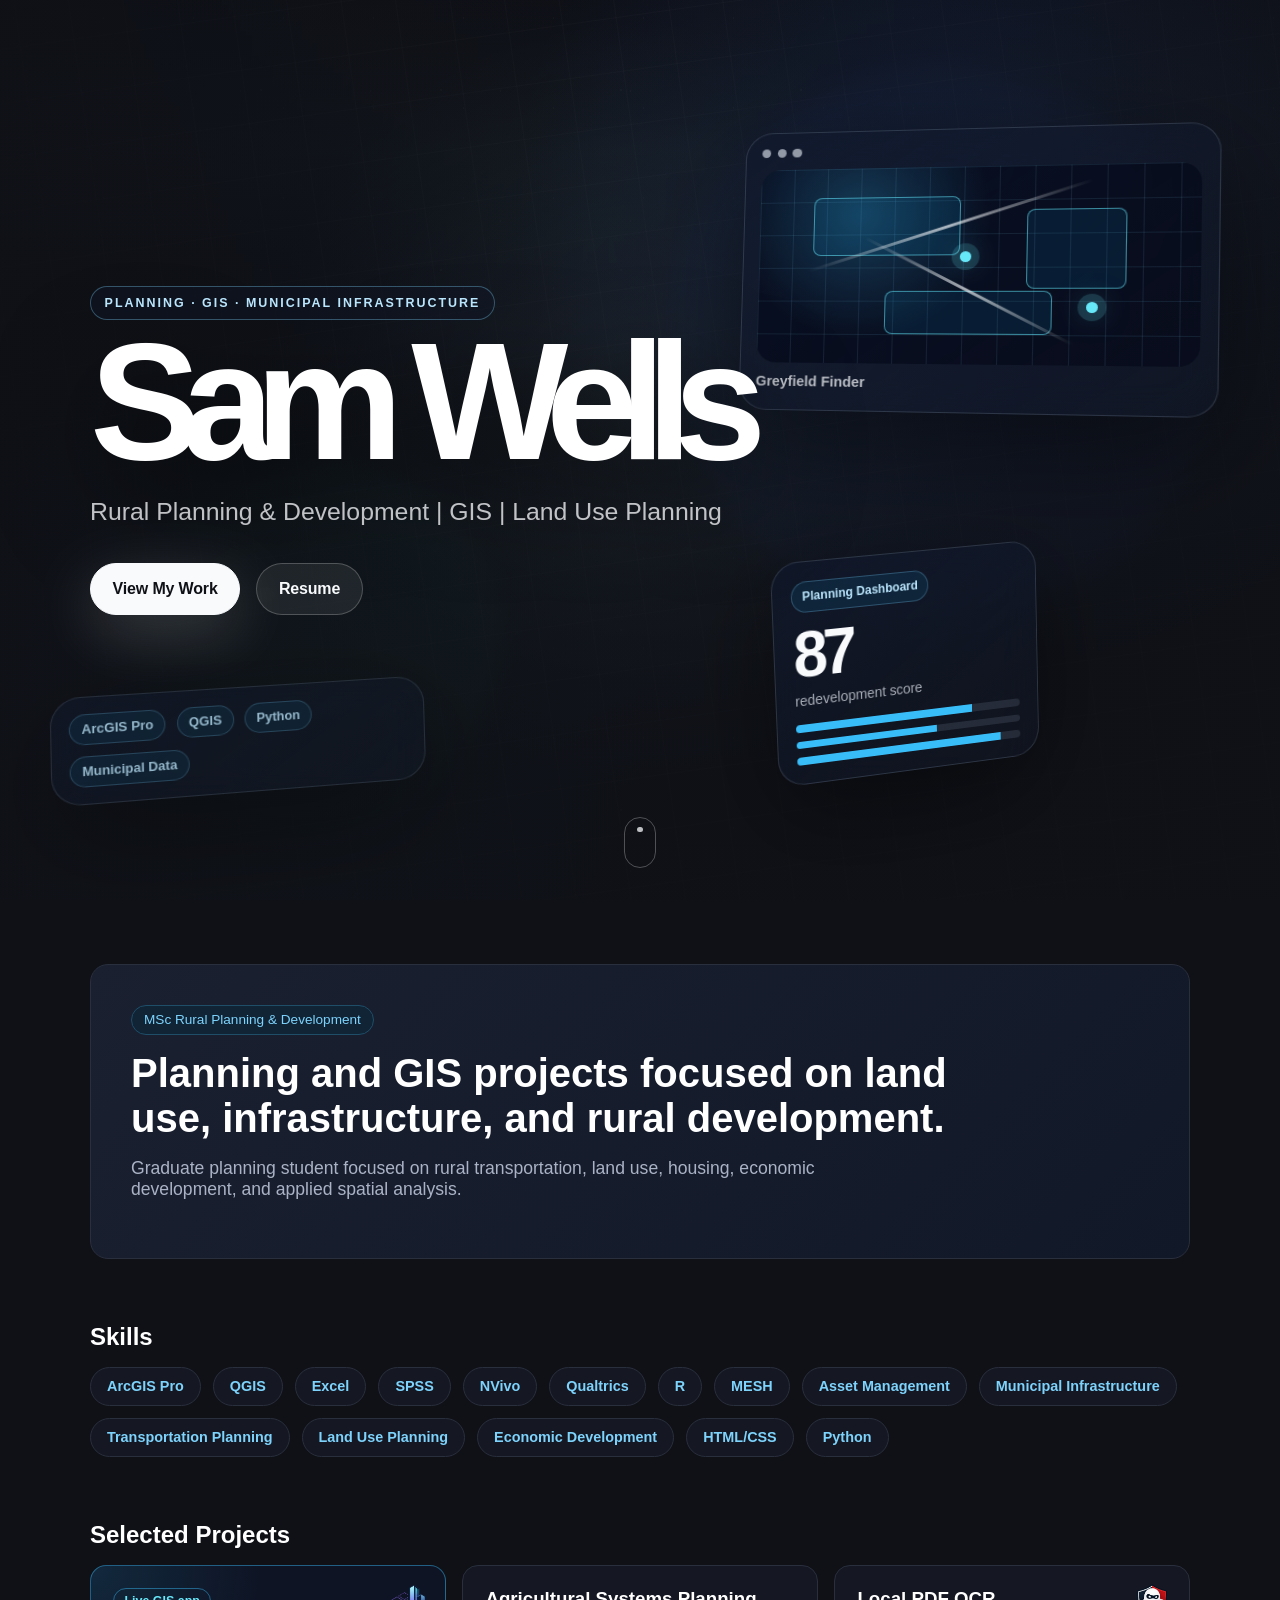
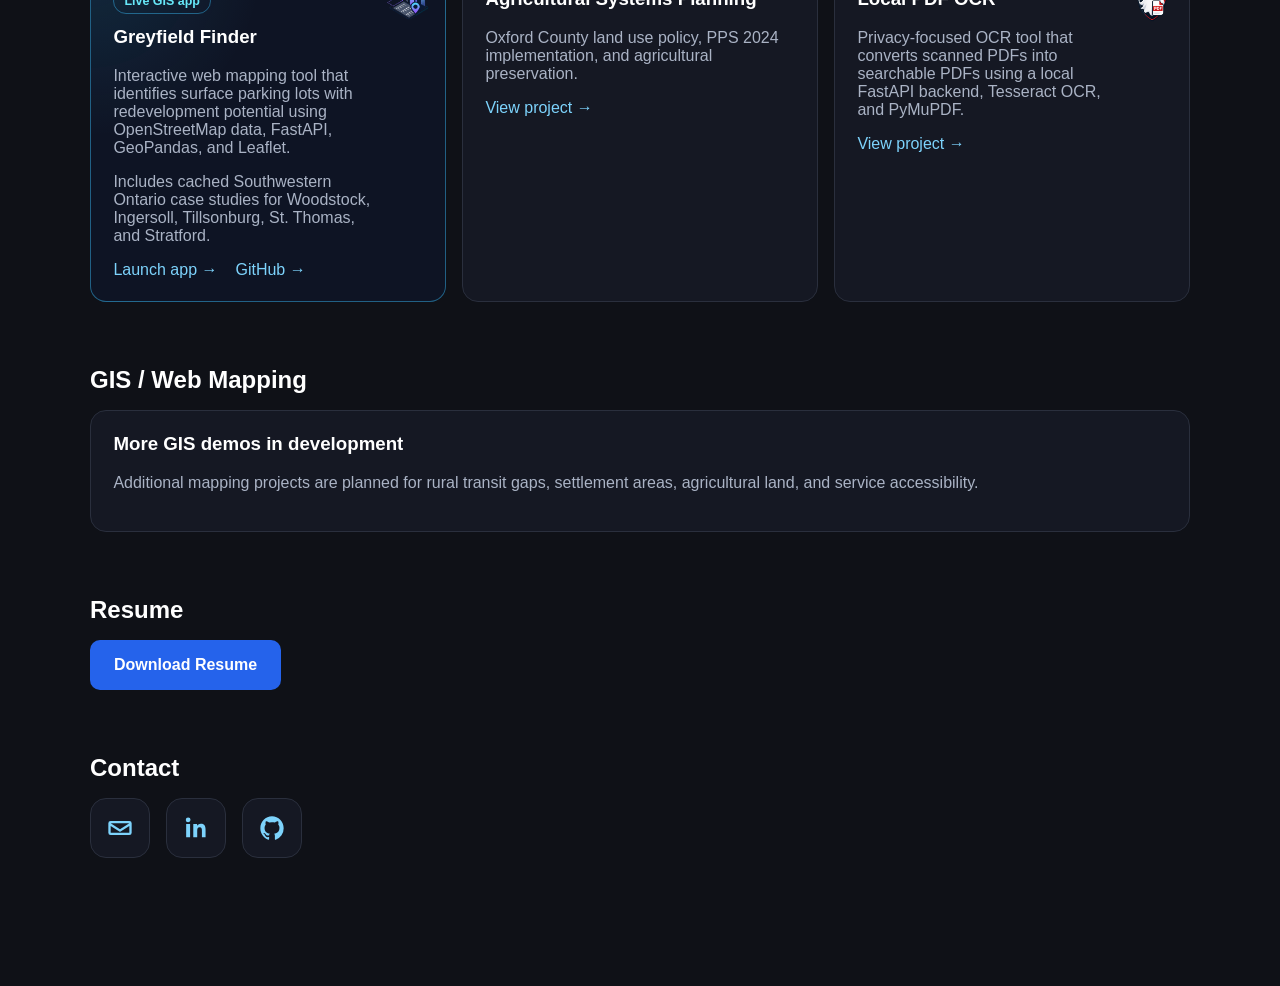
==== index.html @ 97b77295 "Add animated homepage hero" ====
<!DOCTYPE html>
<html lang="en">
<head>
  <link rel="icon" type="image/png" href="favicon.png">
  <meta charset="UTF-8" />
  <meta name="viewport" content="width=device-width, initial-scale=1.0" />

  <title>Sam Wells | Planning & GIS</title>
  <link rel="stylesheet" href="styles.css" />
</head>

<body>
  <button class="theme-toggle" id="theme-toggle">☀️</button>

  <section class="landing" id="top">
    <div class="landing-orb orb-one"></div>
    <div class="landing-orb orb-two"></div>
    <div class="landing-grid" aria-hidden="true"></div>
    <div class="landing-scanline" aria-hidden="true"></div>
    <div class="landing-noise" aria-hidden="true"></div>

    <div class="landing-visuals" aria-hidden="true">
      <div class="hero-panel panel-map">
        <div class="panel-topbar">
          <span></span>
          <span></span>
          <span></span>
        </div>
        <div class="mini-map">
          <span class="parcel parcel-a"></span>
          <span class="parcel parcel-b"></span>
          <span class="parcel parcel-c"></span>
          <span class="route route-a"></span>
          <span class="route route-b"></span>
          <span class="map-pin pin-a"></span>
          <span class="map-pin pin-b"></span>
        </div>
        <p>Greyfield Finder</p>
      </div>

      <div class="hero-panel panel-data">
        <span class="panel-label">Planning Dashboard</span>
        <strong>87</strong>
        <p>redevelopment score</p>
        <div class="data-bars">
          <span style="--bar: 78%"></span>
          <span style="--bar: 62%"></span>
          <span style="--bar: 91%"></span>
        </div>
      </div>

      <div class="hero-panel panel-tools">
        <span>ArcGIS Pro</span>
        <span>QGIS</span>
        <span>Python</span>
        <span>Municipal Data</span>
      </div>
    </div>

    <div class="landing-overlay"></div>

    <div class="landing-content">
      <span class="landing-kicker">Planning · GIS · Municipal Infrastructure</span>
      <h1>Sam Wells</h1>
      <p>Rural Planning & Development | GIS | Land Use Planning</p>
      <div class="landing-actions">
        <a href="#main-site" class="landing-button primary">View My Work</a>
        <a href="resume.pdf" class="landing-button secondary" target="_blank" rel="noopener noreferrer">Resume</a>
      </div>
    </div>

    <a href="#main-site" class="scroll-cue" aria-label="Scroll to portfolio">
      <span></span>
    </a>
  </section>

  <div id="main-site">
    <main>
      <section class="hero" id="about">
        <span class="pill">MSc Rural Planning & Development</span>
        <h2>Planning and GIS projects focused on land use, infrastructure, and rural development.</h2>
        <p>
          Graduate planning student focused on rural transportation, land use,
          housing, economic development, and applied spatial analysis.
        </p>
      </section>

      <section id="skills">
        <h2>Skills</h2>

        <div class="skills">
          <span class="skill">ArcGIS Pro</span>
          <span class="skill">QGIS</span>
          <span class="skill">Excel</span>
          <span class="skill">SPSS</span>
          <span class="skill">NVivo</span>
          <span class="skill">Qualtrics</span>
          <span class="skill">R</span>
          <span class="skill">MESH</span>
          <span class="skill">Asset Management</span>
          <span class="skill">Municipal Infrastructure</span>
          <span class="skill">Transportation Planning</span>
          <span class="skill">Land Use Planning</span>
          <span class="skill">Economic Development</span>
          <span class="skill">HTML/CSS</span>
          <span class="skill">Python</span>
        </div>
      </section>

      <section id="projects">
        <h2>Selected Projects</h2>

        <div class="grid">
          <article class="card project-card-logo featured-project">
            <img
              src="images/greyfield-logo-small.png"
              alt="Greyfield Finder logo"
              class="project-logo"
            >

            <span class="project-tag">Live GIS app</span>

            <h3>Greyfield Finder</h3>

            <p>
              Interactive web mapping tool that identifies surface parking lots with redevelopment
              potential using OpenStreetMap data, FastAPI, GeoPandas, and Leaflet.
            </p>

            <p>
              Includes cached Southwestern Ontario case studies for Woodstock, Ingersoll,
              Tillsonburg, St. Thomas, and Stratford.
            </p>

            <div class="project-links">
              <a href="https://deltaenergy.github.io/greyfield-finder/" target="_blank" rel="noopener noreferrer">
                Launch app →
              </a>

              <a href="https://github.com/DeltaEnergy/greyfield-finder" target="_blank" rel="noopener noreferrer">
                GitHub →
              </a>
            </div>
          </article>

          <article class="card">
            <h3>Agricultural Systems Planning</h3>
            <p>
              Oxford County land use policy, PPS 2024 implementation,
              and agricultural preservation.
            </p>
            <a href="projects/agricultural-systems.html">View project →</a>
          </article>

          <article class="card project-card-logo">
            <img
              src="images/local-pdf-ocr-logo.png"
              alt="Local PDF OCR logo"
              class="project-logo"
            >

            <h3>Local PDF OCR</h3>
            <p>
              Privacy-focused OCR tool that converts scanned PDFs into searchable PDFs using
              a local FastAPI backend, Tesseract OCR, and PyMuPDF.
            </p>
            <a href="https://github.com/deltaenergy/local-pdf-ocr" target="_blank" rel="noopener noreferrer">
              View project →
            </a>
          </article>
        </div>
      </section>

<section id="gis">
  <h2>GIS / Web Mapping</h2>

  <div class="card wide">
    <h3>More GIS demos in development</h3>
    <p>
      Additional mapping projects are planned for rural transit gaps, settlement areas,
      agricultural land, and service accessibility.
    </p>
  </div>
</section>

      <section id="resume">
        <h2>Resume</h2>
        <a class="button" href="resume.pdf" target="_blank" rel="noopener noreferrer">
          Download Resume
        </a>
      </section>

      <section id="contact">
        <h2>Contact</h2>

        <div class="contact-icons">
          <a href="mailto:sam@samwells.ca" class="contact-icon" aria-label="Email Sam">
            <svg viewBox="0 0 24 24" aria-hidden="true">
              <path d="M4 6h16a2 2 0 0 1 2 2v8a2 2 0 0 1-2 2H4a2 2 0 0 1-2-2V8a2 2 0 0 1 2-2zm0 2v.01L12 13l8-4.99V8H4zm16 8V10.3l-7.47 4.67a1 1 0 0 1-1.06 0L4 10.3V16h16z"/>
            </svg>
          </a>

          <a href="https://www.linkedin.com/in/sammy-wells/" class="contact-icon" target="_blank" rel="noopener noreferrer" aria-label="Sam Wells on LinkedIn">
            <svg viewBox="0 0 24 24" aria-hidden="true">
              <path d="M6.94 8.5H3.56V20h3.38V8.5zM5.25 3A2.03 2.03 0 1 0 5.3 7.06 2.03 2.03 0 0 0 5.25 3zM20.44 20h-3.37v-5.6c0-1.34-.03-3.06-1.87-3.06-1.87 0-2.16 1.46-2.16 2.97V20H9.66V8.5h3.24v1.57h.05c.45-.86 1.56-1.77 3.2-1.77 3.42 0 4.05 2.25 4.05 5.18V20z"/>
            </svg>
          </a>
          
          <a href="https://github.com/DeltaEnergy" class="contact-icon" target="_blank" rel="noopener noreferrer" aria-label="Sam Wells on GitHub">
  <svg viewBox="0 0 24 24" aria-hidden="true">
    <path d="M12 2C6.48 2 2 6.58 2 12.26c0 4.53 2.87 8.37 6.84 9.73.5.09.68-.22.68-.49 0-.24-.01-.88-.01-1.73-2.78.62-3.37-1.37-3.37-1.37-.45-1.18-1.11-1.49-1.11-1.49-.91-.64.07-.63.07-.63 1 .07 1.53 1.06 1.53 1.06.89 1.56 2.34 1.11 2.91.85.09-.66.35-1.11.63-1.37-2.22-.26-4.56-1.14-4.56-5.07 0-1.12.39-2.03 1.03-2.75-.1-.26-.45-1.31.1-2.72 0 0 .84-.28 2.75 1.05A9.28 9.28 0 0 1 12 6.99c.85 0 1.7.12 2.5.35 1.91-1.33 2.75-1.05 2.75-1.05.55 1.41.2 2.46.1 2.72.64.72 1.03 1.63 1.03 2.75 0 3.94-2.34 4.81-4.57 5.07.36.32.68.94.68 1.9 0 1.37-.01 2.47-.01 2.81 0 .27.18.59.69.49A10.15 10.15 0 0 0 22 12.26C22 6.58 17.52 2 12 2z"/>
  </svg>
</a>
        </div>
      </section>
    </main>
  </div>

  <script>
    const toggle = document.getElementById("theme-toggle");
    const mainSite = document.getElementById("main-site");

    toggle.addEventListener("click", () => {
      document.body.classList.toggle("light-mode");

      if (document.body.classList.contains("light-mode")) {
        toggle.textContent = "🌙";
      } else {
        toggle.textContent = "☀️";
      }
    });

    window.addEventListener("scroll", () => {
      const triggerPoint = mainSite.offsetTop - 100;

      if (window.scrollY > triggerPoint) {
        toggle.classList.add("show");
      } else {
        toggle.classList.remove("show");
      }
    });

    const landing = document.querySelector(".landing");

    if (landing) {
      landing.addEventListener("pointermove", (event) => {
        const rect = landing.getBoundingClientRect();
        const x = ((event.clientX - rect.left) / rect.width) * 100;
        const y = ((event.clientY - rect.top) / rect.height) * 100;

        landing.style.setProperty("--mouse-x", `${x}%`);
        landing.style.setProperty("--mouse-y", `${y}%`);
      });
    }
  </script>
</body>
</html>
---- styles.css ----
* {
  box-sizing: border-box;
}

html {
  scroll-behavior: smooth;
}

body {
  margin: 0;
  font-family: Inter, Arial, sans-serif;
  background: #0f1117;
  color: #d7dae0;
}

/* Landing page */
.landing {
  height: 100vh;
  min-height: 100vh;
  width: 100%;
  background-image: url("images/hero.jpg");
  background-size: cover;
  background-position: center 58%;
  position: relative;
  display: flex;
  align-items: center;
  justify-content: center;
  margin-bottom: 0;
}

.landing-overlay {
  position: absolute;
  inset: 0;
  background: linear-gradient(
    rgba(0, 0, 0, 0.50),
    rgba(0, 0, 0, 0.25)
  );
}

.landing-content {
  position: relative;
  z-index: 2;
  text-align: center;
  color: white;
  padding: 20px;
  animation: fadeUp 1.2s ease forwards;
}

.landing-content h1 {
  font-size: 5rem;
  margin: 0 0 12px;
  letter-spacing: 1px;
}

.landing-content p {
  font-size: 1.35rem;
  margin-bottom: 28px;
}

.landing-button {
  display: inline-block;
  padding: 14px 30px;
  font-size: 1rem;
  border: 1px solid white;
  border-radius: 999px;
  color: white;
  text-decoration: none;
  transition: 0.3s ease;
}

.landing-button:hover {
  background: white;
  color: black;
}

@keyframes fadeUp {
  from {
    opacity: 0;
    transform: translateY(24px);
  }

  to {
    opacity: 1;
    transform: translateY(0);
  }
}

/* Main portfolio layout */
.site-layout {
  display: flex;
}

.sidebar {
  width: 280px;
  min-height: 100vh;
  position: sticky;
  top: 0;
  padding: 2rem;
  background: #151823;
  border-right: 1px solid #2a2f3d;
  align-self: flex-start;
}

.sidebar h1 {
  margin: 0;
  color: #ffffff;
}

.sidebar p {
  color: #8f98aa;
  font-size: 0.95rem;
}

nav {
  margin-top: 2rem;
  display: flex;
  flex-direction: column;
  gap: 0.75rem;
}

nav a {
  color: #c9d1d9;
  text-decoration: none;
  padding: 0.7rem 0.9rem;
  border-radius: 10px;
}

nav a:hover {
  background: #202635;
  color: #7dd3fc;
}

main {
  width: calc(100% - 280px);
  padding: 3rem;
  max-width: 1200px;
}

section {
  margin-bottom: 2rem;
}

.hero,
.card,
.skill {
  animation: slideUp 0.6s ease forwards;
}

.hero {
  background: linear-gradient(135deg, #1a2030, #111827);
  border: 1px solid #2a2f3d;
  border-radius: 18px;
  padding: 2.5rem;
}

.hero h2 {
  font-size: 2.5rem;
  max-width: 850px;
  color: #ffffff;
  margin: 1rem 0;
}

.hero p {
  max-width: 700px;
  color: #aab3c5;
  font-size: 1.1rem;
}

.pill {
  display: inline-block;
  color: #7dd3fc;
  background: #102436;
  border: 1px solid #1e4e68;
  padding: 0.4rem 0.75rem;
  border-radius: 999px;
  font-size: 0.85rem;
}

h2 {
  color: #ffffff;
  margin-bottom: 1rem;
}

.skills {
  display: flex;
  flex-wrap: wrap;
  gap: 0.75rem;
}

.skill {
  background: #151823;
  border: 1px solid #2a2f3d;
  color: #7dd3fc;
  padding: 0.65rem 1rem;
  border-radius: 999px;
  font-size: 0.9rem;
  font-weight: 600;
  display: inline-block;
}

.skill:hover {
  border-color: #38bdf8;
  transform: translateY(-2px);
  transition: 0.2s ease;
}

.grid {
  display: grid;
  grid-template-columns: repeat(auto-fit, minmax(260px, 1fr));
  gap: 1rem;
}

.card {
  background: #151823;
  border: 1px solid #2a2f3d;
  border-radius: 16px;
  padding: 1.4rem;
}

.card:hover {
  border-color: #38bdf8;
  transform: translateY(-2px);
  transition: 0.2s ease;
}

.card h3 {
  color: #ffffff;
  margin-top: 0;
}

.card p {
  color: #aab3c5;
}

.card a,
#contact a {
  color: #7dd3fc;
  text-decoration: none;
}

.button {
  display: inline-block;
  background: #2563eb;
  color: white;
  padding: 1rem 1.5rem;
  border-radius: 10px;
  text-decoration: none;
  font-weight: 600;
}

.button:hover {
  background: #1d4ed8;
}

.project-image {
  width: 100%;
  border-radius: 16px;
  border: 1px solid #2a2f3d;
  display: block;
}

.caption {
  color: #aab3c5;
  font-size: 0.95rem;
  line-height: 1.6;
  margin-top: 1rem;
}

@keyframes slideUp {
  from {
    opacity: 0;
    transform: translateY(20px);
  }

  to {
    opacity: 1;
    transform: translateY(0);
  }
}

@media (max-width: 800px) {
  .site-layout {
    display: block;
  }

  .sidebar {
    position: static;
    width: 100%;
    min-height: auto;
  }

  main {
    width: 100%;
    padding: 1.5rem;
  }

  .hero h2 {
    font-size: 2rem;
  }

  .landing-content h1 {
    font-size: 3rem;
  }

  .landing-content p {
    font-size: 1rem;
  }
}
.project-body {
  display: block;
}

.project-body .sidebar {
  position: fixed;
  left: 0;
  top: 0;
}

.project-body main {
  margin-left: 280px;
  width: calc(100vw - 280px);
  max-width: none;
  padding: 3rem;
  display: flex;
  justify-content: center;
}

.project-body main > section,
.project-body main > article,
.project-body main > div {
  width: 100%;
  max-width: 1100px;
}
body {
  display: block;
}

.landing {
  width: 100%;
}

.site-layout {
  display: flex;
  width: 100%;
}
#main-site main {
  display: block;
  width: 100%;
  max-width: none;
  padding: 3rem;
}

#main-site section {
  max-width: 1100px;
  margin-bottom: 4rem;
}

#main-site .hero,
#main-site #skills,
#main-site #projects,
#main-site #gis,
#main-site #resume,
#main-site #contact {
  margin-left: auto;
  margin-right: auto;
}
#main-site > main {
  display: block !important;
}

#main-site > main > section {
  display: block !important;
  width: 100% !important;
}
#main-site {
  width: 100%;
}

#main-site main {
  max-width: 1200px;
  margin: 0 auto;
  padding: 4rem 2rem;
}
.project-body {
  display: block;
}

.project-body .sidebar {
  position: fixed;
  left: 0;
  top: 0;
  width: 280px;
  height: 100vh;
}

.project-body main {
  margin-left: 280px;
  width: calc(100vw - 280px);
  max-width: none;
  padding: 3rem;
}

.project-page {
  max-width: 1050px;
  margin: 0 auto;
}
/* Fix project page layout */
.project-body {
  display: block !important;
}

.project-body .sidebar {
  position: fixed !important;
  left: 0 !important;
  top: 0 !important;
  width: 280px !important;
  height: 100vh !important;
}

.project-body main {
  margin-left: 280px !important;
  width: calc(100vw - 280px) !important;
  max-width: none !important;
  padding: 2rem !important;
  display: flex !important;
  justify-content: center !important;
  align-items: flex-start !important;
}

.project-page {
  width: 100% !important;
  max-width: 1000px !important;
  margin: 0 auto !important;
}

.project-page .hero {
  margin-top: 0 !important;
}
.project-page .button {
  margin-bottom: 2rem;
}
.theme-toggle {
  position: fixed;
  top: 20px;
  right: 20px;
  z-index: 99999;
  background: #151823;
  color: white;
  border: 1px solid #2a2f3d;
  border-radius: 999px;
  padding: 12px 14px;
  cursor: pointer;

  opacity: 0;
  visibility: hidden;
  transition: 0.3s ease;
}

.theme-toggle.show {
  opacity: 1;
  visibility: visible;
}

body.light-mode #main-site {
  background: #f5f7fb;
  color: #111827;
}

body.light-mode #main-site .hero,
body.light-mode #main-site .card {
  background: #ffffff;
  color: #111827;
  border-color: #d1d5db;
}

body.light-mode #main-site h1,
body.light-mode #main-site h2,
body.light-mode #main-site h3 {
  color: #111827;
}

body.light-mode #main-site p,
body.light-mode #main-site .card p,
body.light-mode #main-site .hero p,
body.light-mode #main-site .caption {
  color: #374151;
}

body.light-mode #main-site .skill {
  background: #eef6ff;
  color: #0369a1;
  border-color: #bfdbfe;
}
body.light-mode .landing,
body.light-mode .landing h1,
body.light-mode .landing p,
body.light-mode .landing a {
  color: white !important;
}

body.light-mode .landing-button {
  border-color: white !important;
  color: white !important;
}

body.light-mode .landing-button:hover {
  background: white !important;
  color: black !important;
}

body.light-mode .landing-overlay {
  background: linear-gradient(
    rgba(0, 0, 0, 0.50),
    rgba(0, 0, 0, 0.25)
  ) !important;
}
body.light-mode {
background: #f5f7fb !important;
color: #111827 !important;
}

body.light-mode #main-site {
background: #f5f7fb !important;
color: #111827 !important;
}

body.light-mode #main-site .hero {
background: #ffffff !important;
color: #111827 !important;
border: 1px solid #d1d5db !important;
box-shadow: 0 10px 30px rgba(15, 23, 42, 0.06);
}

body.light-mode #main-site .card {
background: #ffffff !important;
color: #111827 !important;
border: 1px solid #d1d5db !important;
box-shadow: 0 8px 24px rgba(15, 23, 42, 0.05);
}

body.light-mode #main-site h1,
body.light-mode #main-site h2,
body.light-mode #main-site h3 {
color: #111827 !important;
}

body.light-mode #main-site p,
body.light-mode #main-site .card p,
body.light-mode #main-site .hero p,
body.light-mode #main-site .caption {
color: #374151 !important;
}

body.light-mode #main-site .pill {
background: #e0f2fe !important;
color: #075985 !important;
border: 1px solid #7dd3fc !important;
}

body.light-mode #main-site .skill {
background: #ffffff !important;
color: #0369a1 !important;
border: 1px solid #bfdbfe !important;
}

body.light-mode #main-site .card a,
body.light-mode #main-site #contact a {
color: #0284c7 !important;
}

body.light-mode #main-site .button {
background: #2563eb !important;
color: #ffffff !important;
}

body.light-mode .theme-toggle {
background: #ffffff !important;
color: #111827 !important;
border: 1px solid #d1d5db !important;
}

body.light-mode .landing,
body.light-mode .landing h1,
body.light-mode .landing p,
body.light-mode .landing a {
color: white !important;
}

body.light-mode .landing-button {
border-color: white !important;
color: white !important;
}

body.light-mode .landing-button:hover {
background: white !important;
color: black !important;
}

body.light-mode .landing-overlay {
background: linear-gradient(
rgba(0, 0, 0, 0.50),
rgba(0, 0, 0, 0.25)
) !important;
}
.contact-icons {
  display: flex;
  gap: 1rem;
  align-items: center;
  flex-wrap: wrap;
}

.contact-icon {
  width: 60px;
  height: 60px;
  display: flex;
  align-items: center;
  justify-content: center;
  background: #151823;
  border: 1px solid #2a2f3d;
  border-radius: 16px;
  text-decoration: none;
  transition: 0.2s ease;
}

.contact-icon svg {
  width: 28px;
  height: 28px;
  fill: #7dd3fc;
}

.contact-icon:hover {
  border-color: #38bdf8;
  transform: translateY(-2px);
}

body.light-mode #main-site .contact-icon {
  background: #ffffff;
  border: 1px solid #d1d5db;
}

body.light-mode #main-site .contact-icon svg {
  fill: #0284c7;
}
.project-card-logo {
  position: relative;
  padding-right: 4.5rem;
}

.project-logo {
  position: absolute;
  top: 1rem;
  right: 1rem;
  width: 42px;
  height: 42px;
  object-fit: contain;
  border-radius: 10px;
  background: #0f1117;
  border: 1px solid #2a2f3d;
  padding: 6px;
}

body.light-mode #main-site .project-logo {
  background: #f8fafc;
  border: 1px solid #d1d5db;
}
/* Keep homepage sections stacked properly */
#main-site main {
  display: block !important;
}

#main-site section {
  display: block !important;
  width: 100% !important;
  clear: both !important;
}

/* Make project grid stay as its own row */
#projects .grid {
  display: grid !important;
  grid-template-columns: repeat(3, minmax(260px, 1fr));
  gap: 1rem;
}

/* Fix GIS section so it appears underneath projects */
#gis {
  margin-top: 3rem !important;
}

#gis .wide {
  width: 100% !important;
  max-width: 100% !important;
}

/* OCR logo: no background box */
.project-logo {
  position: absolute;
  top: 1rem;
  right: 1rem;
  width: 42px;
  height: 42px;
  object-fit: contain;
  background: transparent !important;
  border: none !important;
  padding: 0 !important;
  border-radius: 0 !important;
  box-shadow: none !important;
  animation: logoFloat 3s ease-in-out infinite;
}

/* Give the OCR card room for the logo */
.project-card-logo {
  position: relative;
  padding-right: 4.5rem;
}

/* Logo animation */
@keyframes logoFloat {
  0% {
    transform: translateY(0) rotate(0deg);
  }

  50% {
    transform: translateY(-5px) rotate(3deg);
  }

  100% {
    transform: translateY(0) rotate(0deg);
  }
}

/* Optional hover boost */
.project-card-logo:hover .project-logo {
  animation: logoSpin 0.7s ease;
}

@keyframes logoSpin {
  0% {
    transform: scale(1) rotate(0deg);
  }

  50% {
    transform: scale(1.12) rotate(8deg);
  }

  100% {
    transform: scale(1) rotate(0deg);
  }
}

/* Mobile fix */
@media (max-width: 900px) {
  #projects .grid {
    grid-template-columns: 1fr !important;
  }

  .project-card-logo {
    padding-right: 1.4rem;
  }

  .project-logo {
    position: static;
    display: block;
    margin-bottom: 1rem;
  }
}
.featured-project {
  border-color: rgba(56, 189, 248, 0.45);
  background:
    radial-gradient(circle at top left, rgba(56, 189, 248, 0.12), transparent 35%),
    rgba(15, 23, 42, 0.72);
}

.project-tag {
  display: inline-block;
  margin-bottom: 12px;
  padding: 5px 10px;
  border: 1px solid rgba(56, 189, 248, 0.45);
  border-radius: 999px;
  color: #67e8f9;
  font-size: 0.78rem;
  font-weight: 700;
}

.project-links {
  display: flex;
  gap: 18px;
  flex-wrap: wrap;
  margin-top: 12px;
}


/* Cinematic animated landing hero */
.landing {
  --mouse-x: 50%;
  --mouse-y: 45%;
  height: 100svh;
  min-height: 760px;
  isolation: isolate;
  overflow: hidden;
  background:
    radial-gradient(circle at var(--mouse-x) var(--mouse-y), rgba(125, 211, 252, 0.20), transparent 24rem),
    radial-gradient(circle at 78% 22%, rgba(37, 99, 235, 0.34), transparent 30rem),
    radial-gradient(circle at 18% 82%, rgba(20, 184, 166, 0.16), transparent 26rem),
    linear-gradient(135deg, rgba(15, 17, 23, 0.70), rgba(15, 17, 23, 0.93)),
    url("images/hero.jpg");
  background-size: auto, auto, auto, auto, cover;
  background-position: center, center, center, center, center 58%;
}

.landing::before {
  content: "";
  position: absolute;
  inset: 0;
  z-index: 1;
  background: radial-gradient(circle at var(--mouse-x) var(--mouse-y), rgba(255,255,255,0.11), transparent 18rem);
  mix-blend-mode: screen;
  opacity: 0.7;
  pointer-events: none;
}

.landing-overlay {
  z-index: 4;
  background:
    linear-gradient(90deg, rgba(15, 17, 23, 0.92), rgba(15, 17, 23, 0.46) 48%, rgba(15, 17, 23, 0.76)),
    linear-gradient(180deg, rgba(15, 17, 23, 0.16), rgba(15, 17, 23, 0.82));
}

.landing-grid {
  position: absolute;
  inset: -40%;
  z-index: 0;
  background-image:
    linear-gradient(rgba(255,255,255,0.055) 1px, transparent 1px),
    linear-gradient(90deg, rgba(255,255,255,0.055) 1px, transparent 1px);
  background-size: 54px 54px;
  transform: rotate(-8deg);
  animation: heroGridDrift 26s linear infinite;
  opacity: 0.8;
}

.landing-scanline {
  position: absolute;
  inset: 0;
  z-index: 2;
  background: linear-gradient(180deg, transparent, rgba(125, 211, 252, 0.13), transparent);
  height: 34%;
  opacity: 0.42;
  animation: scanPass 7s ease-in-out infinite;
  pointer-events: none;
}

.landing-noise {
  position: absolute;
  inset: 0;
  z-index: 3;
  opacity: 0.055;
  background-image:
    radial-gradient(circle at 15% 20%, #fff 0 1px, transparent 1px),
    radial-gradient(circle at 85% 70%, #fff 0 1px, transparent 1px),
    radial-gradient(circle at 45% 50%, #fff 0 1px, transparent 1px);
  background-size: 90px 90px, 130px 130px, 180px 180px;
  animation: noiseDrift 10s steps(6) infinite;
}

.landing-orb {
  position: absolute;
  z-index: 0;
  border-radius: 999px;
  filter: blur(14px);
  opacity: 0.72;
  pointer-events: none;
}

.orb-one {
  width: 34rem;
  height: 34rem;
  right: 5%;
  top: 8%;
  background: rgba(37, 99, 235, 0.22);
  animation: orbFloatOne 10s ease-in-out infinite;
}

.orb-two {
  width: 24rem;
  height: 24rem;
  left: 9%;
  bottom: 7%;
  background: rgba(45, 212, 191, 0.13);
  animation: orbFloatTwo 12s ease-in-out infinite;
}

.landing-content {
  z-index: 6;
  width: min(1100px, calc(100% - 3rem));
  text-align: left;
  padding: 0;
  animation: heroTextReveal 1s cubic-bezier(.2,.8,.2,1) both;
}

.landing-kicker {
  display: inline-flex;
  align-items: center;
  gap: 0.6rem;
  margin-bottom: 1.1rem;
  padding: 0.55rem 0.85rem;
  border: 1px solid rgba(125, 211, 252, 0.34);
  border-radius: 999px;
  background: rgba(15, 23, 42, 0.42);
  color: #bae6fd;
  font-size: 0.78rem;
  font-weight: 800;
  letter-spacing: 0.16em;
  text-transform: uppercase;
  backdrop-filter: blur(16px);
}

.landing-content h1 {
  max-width: 980px;
  margin: 0;
  font-size: clamp(4.8rem, 13vw, 12rem);
  line-height: 0.78;
  letter-spacing: -0.115em;
  text-wrap: balance;
  text-shadow: 0 32px 100px rgba(0,0,0,0.6);
}

.landing-content p {
  max-width: 720px;
  margin: 1.6rem 0 0;
  color: rgba(248, 250, 252, 0.76);
  font-size: clamp(1.1rem, 2vw, 1.55rem);
  line-height: 1.55;
}

.landing-actions {
  display: flex;
  gap: 1rem;
  flex-wrap: wrap;
  margin-top: 2rem;
}

.landing-button {
  display: inline-flex;
  align-items: center;
  justify-content: center;
  min-height: 52px;
  padding: 0 1.35rem;
  border-radius: 999px;
  font-weight: 800;
  letter-spacing: -0.01em;
  backdrop-filter: blur(16px);
  transition: transform 220ms ease, box-shadow 220ms ease, background 220ms ease, border-color 220ms ease;
}

.landing-button:hover {
  transform: translateY(-4px);
}

.landing-button.primary {
  background: #f8fafc;
  border-color: #f8fafc;
  color: #0f1117;
  box-shadow: 0 18px 60px rgba(248, 250, 252, 0.18);
}

.landing-button.primary:hover {
  box-shadow: 0 24px 80px rgba(248, 250, 252, 0.28);
}

.landing-button.secondary {
  background: rgba(255, 255, 255, 0.07);
  border-color: rgba(255, 255, 255, 0.22);
  color: #f8fafc;
}

.landing-button.secondary:hover {
  background: rgba(255, 255, 255, 0.13);
  color: #f8fafc;
  border-color: rgba(255, 255, 255, 0.38);
}

.landing-visuals {
  position: absolute;
  inset: 0;
  z-index: 5;
  pointer-events: none;
  perspective: 1200px;
}

.hero-panel {
  position: absolute;
  overflow: hidden;
  border: 1px solid rgba(148, 163, 184, 0.22);
  border-radius: 28px;
  background: linear-gradient(145deg, rgba(15, 23, 42, 0.76), rgba(15, 23, 42, 0.34));
  box-shadow: 0 34px 110px rgba(0, 0, 0, 0.44);
  backdrop-filter: blur(18px);
}

.panel-map {
  right: 6vw;
  top: 14vh;
  width: min(36vw, 470px);
  aspect-ratio: 16 / 10;
  padding: 1rem;
  transform: rotateX(3deg) rotateY(-11deg) rotateZ(2deg);
  animation: panelFloatA 9s ease-in-out infinite;
}

.panel-data {
  right: 18vw;
  bottom: 14vh;
  width: min(22vw, 300px);
  min-width: 240px;
  padding: 1.2rem;
  transform: rotateX(-5deg) rotateY(12deg) rotateZ(-3deg);
  animation: panelFloatB 11s ease-in-out infinite;
}

.panel-tools {
  left: 5vw;
  bottom: 12vh;
  width: min(28vw, 360px);
  padding: 1rem;
  display: flex;
  flex-wrap: wrap;
  gap: 0.65rem;
  transform: rotateX(2deg) rotateY(11deg) rotateZ(-2deg);
  animation: panelFloatC 13s ease-in-out infinite;
  opacity: 0.78;
}

.panel-tools span,
.panel-label {
  display: inline-flex;
  width: fit-content;
  border: 1px solid rgba(125, 211, 252, 0.27);
  border-radius: 999px;
  padding: 0.45rem 0.65rem;
  color: #bae6fd;
  background: rgba(14, 165, 233, 0.10);
  font-size: 0.78rem;
  font-weight: 800;
}

.panel-topbar {
  display: flex;
  gap: 0.4rem;
  margin-bottom: 0.8rem;
}

.panel-topbar span {
  width: 0.58rem;
  height: 0.58rem;
  border-radius: 50%;
  background: rgba(226, 232, 240, 0.62);
}

.mini-map {
  position: relative;
  height: calc(100% - 3.4rem);
  overflow: hidden;
  border-radius: 20px;
  background:
    linear-gradient(rgba(125, 211, 252, 0.10) 1px, transparent 1px),
    linear-gradient(90deg, rgba(125, 211, 252, 0.10) 1px, transparent 1px),
    radial-gradient(circle at 24% 24%, rgba(56, 189, 248, 0.25), transparent 8rem),
    rgba(2, 6, 23, 0.56);
  background-size: 34px 34px, 34px 34px, auto, auto;
}

.panel-map p {
  margin: 0.7rem 0 0;
  color: rgba(248,250,252,0.74);
  font-size: 0.9rem;
  font-weight: 800;
}

.parcel,
.route,
.map-pin {
  position: absolute;
  display: block;
}

.parcel {
  border: 1px solid rgba(103, 232, 249, 0.55);
  background: rgba(14, 165, 233, 0.10);
  border-radius: 8px;
}

.parcel-a { width: 34%; height: 30%; left: 13%; top: 15%; animation: parcelPulse 3.8s ease-in-out infinite; }
.parcel-b { width: 22%; height: 40%; right: 16%; top: 22%; animation: parcelPulse 4.4s ease-in-out infinite 0.6s; }
.parcel-c { width: 38%; height: 22%; left: 30%; bottom: 15%; animation: parcelPulse 4s ease-in-out infinite 1.2s; }

.route {
  height: 3px;
  border-radius: 99px;
  background: linear-gradient(90deg, transparent, rgba(248, 250, 252, 0.68), transparent);
  transform-origin: left center;
  animation: routeFlow 2.8s linear infinite;
}

.route-a { width: 68%; left: 12%; top: 52%; transform: rotate(-18deg); }
.route-b { width: 54%; left: 25%; top: 35%; transform: rotate(28deg); animation-delay: 0.8s; }

.map-pin {
  width: 0.7rem;
  height: 0.7rem;
  border-radius: 50%;
  background: #67e8f9;
  box-shadow: 0 0 0 8px rgba(103, 232, 249, 0.16), 0 0 28px rgba(103, 232, 249, 0.72);
  animation: pinPing 2.4s ease-in-out infinite;
}

.pin-a { left: 47%; top: 43%; }
.pin-b { right: 22%; bottom: 26%; animation-delay: 0.9s; }

.panel-data strong {
  display: block;
  margin-top: 0.9rem;
  color: #f8fafc;
  font-size: 4rem;
  line-height: 0.9;
  letter-spacing: -0.08em;
}

.panel-data p {
  margin: 0.55rem 0 1rem;
  color: rgba(226,232,240,0.72);
  font-size: 0.9rem;
}

.data-bars {
  display: grid;
  gap: 0.55rem;
}

.data-bars span {
  height: 0.48rem;
  border-radius: 999px;
  background: linear-gradient(90deg, #38bdf8 var(--bar), rgba(148, 163, 184, 0.16) var(--bar));
  animation: barLoad 2.4s ease-in-out infinite alternate;
}

.scroll-cue {
  position: absolute;
  left: 50%;
  bottom: 2rem;
  z-index: 7;
  width: 2rem;
  height: 3.2rem;
  border: 1px solid rgba(255,255,255,0.36);
  border-radius: 999px;
  display: grid;
  place-items: start center;
  padding-top: 0.55rem;
  opacity: 0.75;
  transform: translateX(-50%);
}

.scroll-cue span {
  width: 0.35rem;
  height: 0.35rem;
  border-radius: 50%;
  background: #f8fafc;
  animation: scrollDot 1.6s ease-in-out infinite;
}

@keyframes heroGridDrift {
  from { transform: rotate(-8deg) translate3d(0, 0, 0); }
  to { transform: rotate(-8deg) translate3d(54px, 54px, 0); }
}

@keyframes scanPass {
  0%, 100% { transform: translateY(-45%); }
  50% { transform: translateY(260%); }
}

@keyframes noiseDrift {
  0% { transform: translate3d(0, 0, 0); }
  100% { transform: translate3d(-40px, 24px, 0); }
}

@keyframes orbFloatOne {
  0%, 100% { transform: translate3d(0, 0, 0) scale(1); }
  50% { transform: translate3d(-42px, 28px, 0) scale(1.08); }
}

@keyframes orbFloatTwo {
  0%, 100% { transform: translate3d(0, 0, 0) scale(1); }
  50% { transform: translate3d(34px, -24px, 0) scale(1.12); }
}

@keyframes heroTextReveal {
  from { opacity: 0; transform: translateY(32px) scale(0.985); filter: blur(10px); }
  to { opacity: 1; transform: translateY(0) scale(1); filter: blur(0); }
}

@keyframes panelFloatA {
  0%, 100% { transform: translate3d(0,0,0) rotateX(3deg) rotateY(-11deg) rotateZ(2deg); }
  50% { transform: translate3d(-22px,26px,0) rotateX(6deg) rotateY(-15deg) rotateZ(1deg); }
}

@keyframes panelFloatB {
  0%, 100% { transform: translate3d(0,0,0) rotateX(-5deg) rotateY(12deg) rotateZ(-3deg); }
  50% { transform: translate3d(28px,-20px,0) rotateX(-8deg) rotateY(16deg) rotateZ(-1deg); }
}

@keyframes panelFloatC {
  0%, 100% { transform: translate3d(0,0,0) rotateX(2deg) rotateY(11deg) rotateZ(-2deg); }
  50% { transform: translate3d(18px,-22px,0) rotateX(5deg) rotateY(7deg) rotateZ(1deg); }
}

@keyframes parcelPulse {
  0%, 100% { opacity: 0.44; transform: scale(1); }
  50% { opacity: 0.92; transform: scale(1.025); }
}

@keyframes routeFlow {
  from { background-position: -180px 0; }
  to { background-position: 180px 0; }
}

@keyframes pinPing {
  0%, 100% { transform: scale(1); opacity: 0.88; }
  50% { transform: scale(1.22); opacity: 1; }
}

@keyframes barLoad {
  from { opacity: 0.64; filter: saturate(0.8); }
  to { opacity: 1; filter: saturate(1.15); }
}

@keyframes scrollDot {
  0% { transform: translateY(0); opacity: 1; }
  70% { transform: translateY(1.25rem); opacity: 0; }
  100% { transform: translateY(0); opacity: 0; }
}

body.light-mode .landing-button.primary {
  background: #f8fafc !important;
  border-color: #f8fafc !important;
  color: #0f1117 !important;
}

body.light-mode .landing-button.secondary {
  background: rgba(255, 255, 255, 0.08) !important;
  border-color: rgba(255, 255, 255, 0.25) !important;
  color: #ffffff !important;
}

body.light-mode .landing-overlay {
  background:
    linear-gradient(90deg, rgba(15, 17, 23, 0.92), rgba(15, 17, 23, 0.46) 48%, rgba(15, 17, 23, 0.76)),
    linear-gradient(180deg, rgba(15, 17, 23, 0.16), rgba(15, 17, 23, 0.82)) !important;
}

@media (max-width: 900px) {
  .landing {
    min-height: 720px;
    align-items: flex-end;
    padding: 0 0 7rem;
  }

  .landing-content {
    width: calc(100% - 2rem);
  }

  .landing-content h1 {
    font-size: clamp(4.2rem, 22vw, 7rem);
  }

  .landing-content p {
    font-size: 1.05rem;
  }

  .panel-map {
    width: 80vw;
    right: -26vw;
    top: 8vh;
    opacity: 0.58;
  }

  .panel-data {
    right: -18vw;
    bottom: 32vh;
    opacity: 0.55;
  }

  .panel-tools {
    left: -18vw;
    bottom: 24vh;
    width: 72vw;
    opacity: 0.38;
  }

  .landing-kicker {
    max-width: 100%;
    font-size: 0.68rem;
    letter-spacing: 0.12em;
  }
}

@media (max-width: 520px) {
  .landing-actions {
    flex-direction: column;
    align-items: flex-start;
  }

  .landing-button {
    width: 100%;
  }

  .panel-data,
  .panel-tools {
    display: none;
  }
}

@media (prefers-reduced-motion: reduce) {
  .landing,
  .landing::before,
  .landing-content,
  .landing-grid,
  .landing-scanline,
  .landing-noise,
  .landing-orb,
  .hero-panel,
  .parcel,
  .route,
  .map-pin,
  .data-bars span,
  .scroll-cue span,
  .project-logo {
    animation: none !important;
    transition: none !important;
  }
}
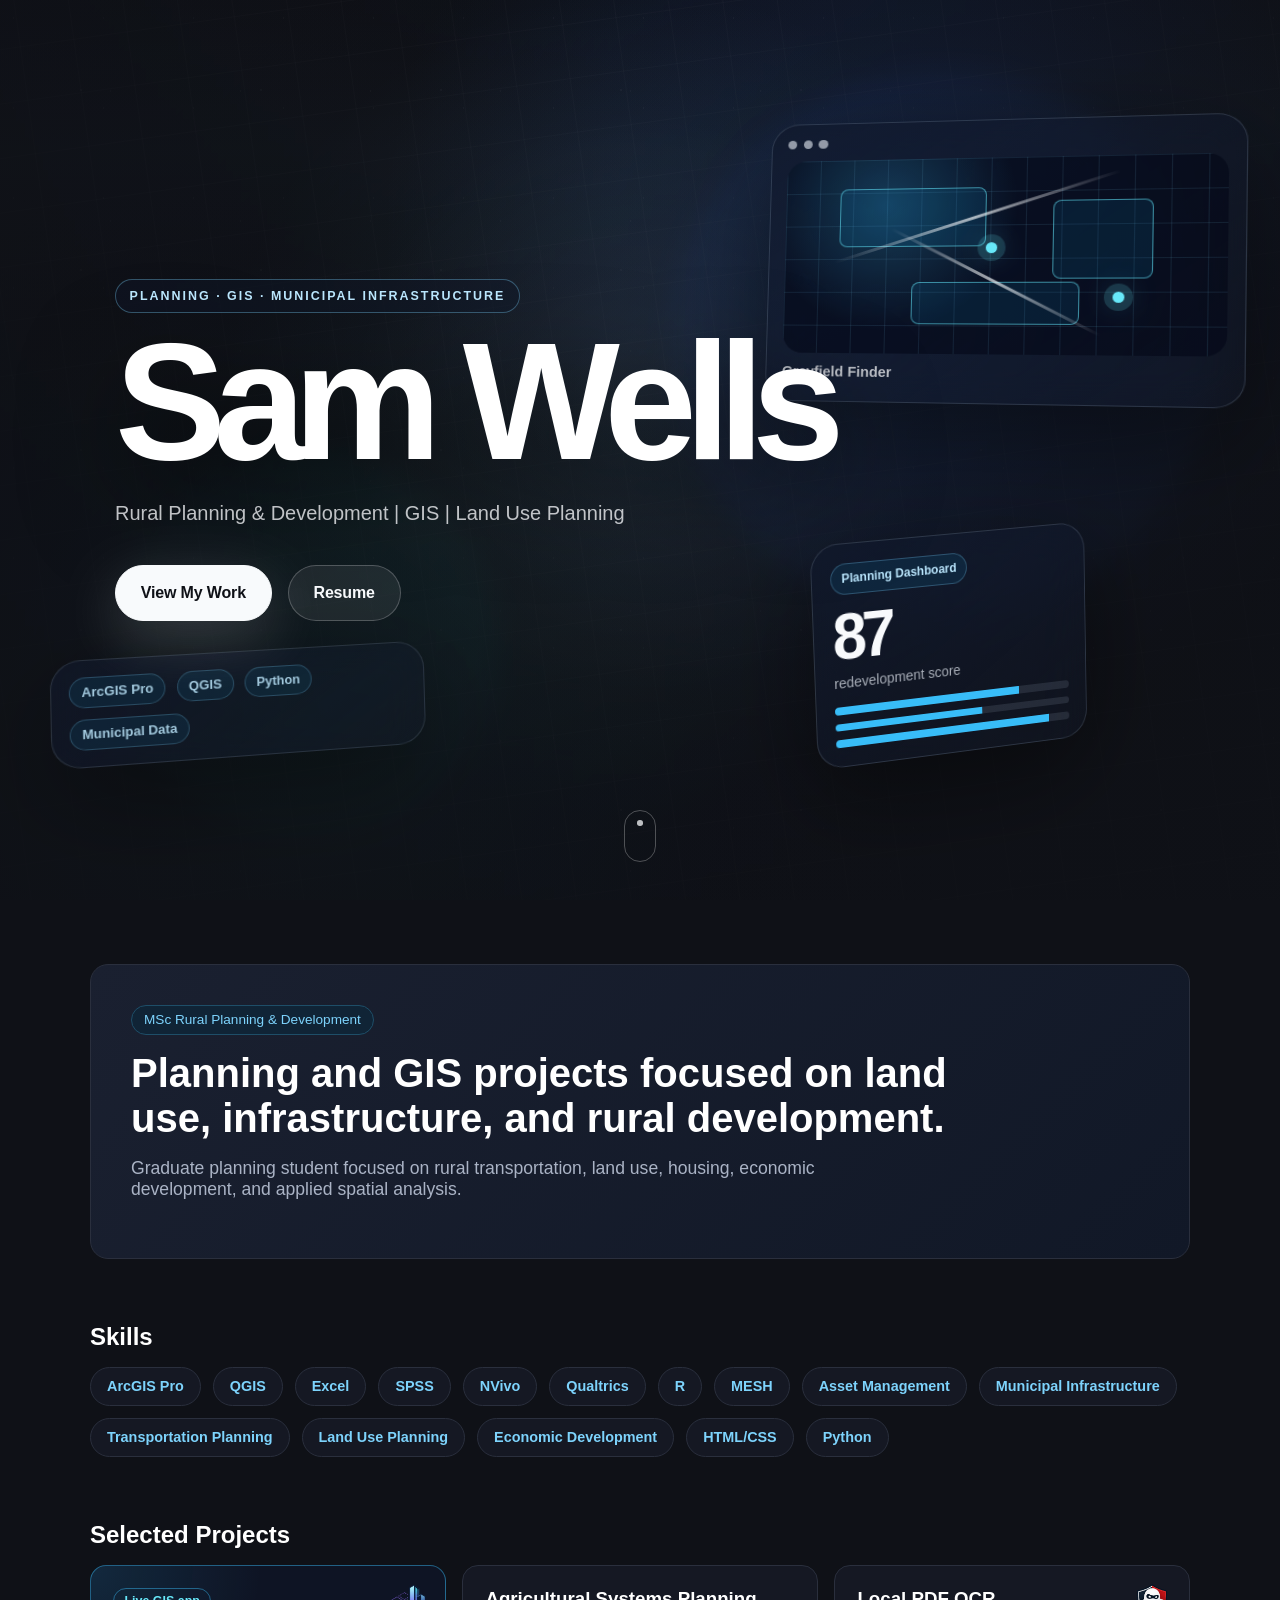
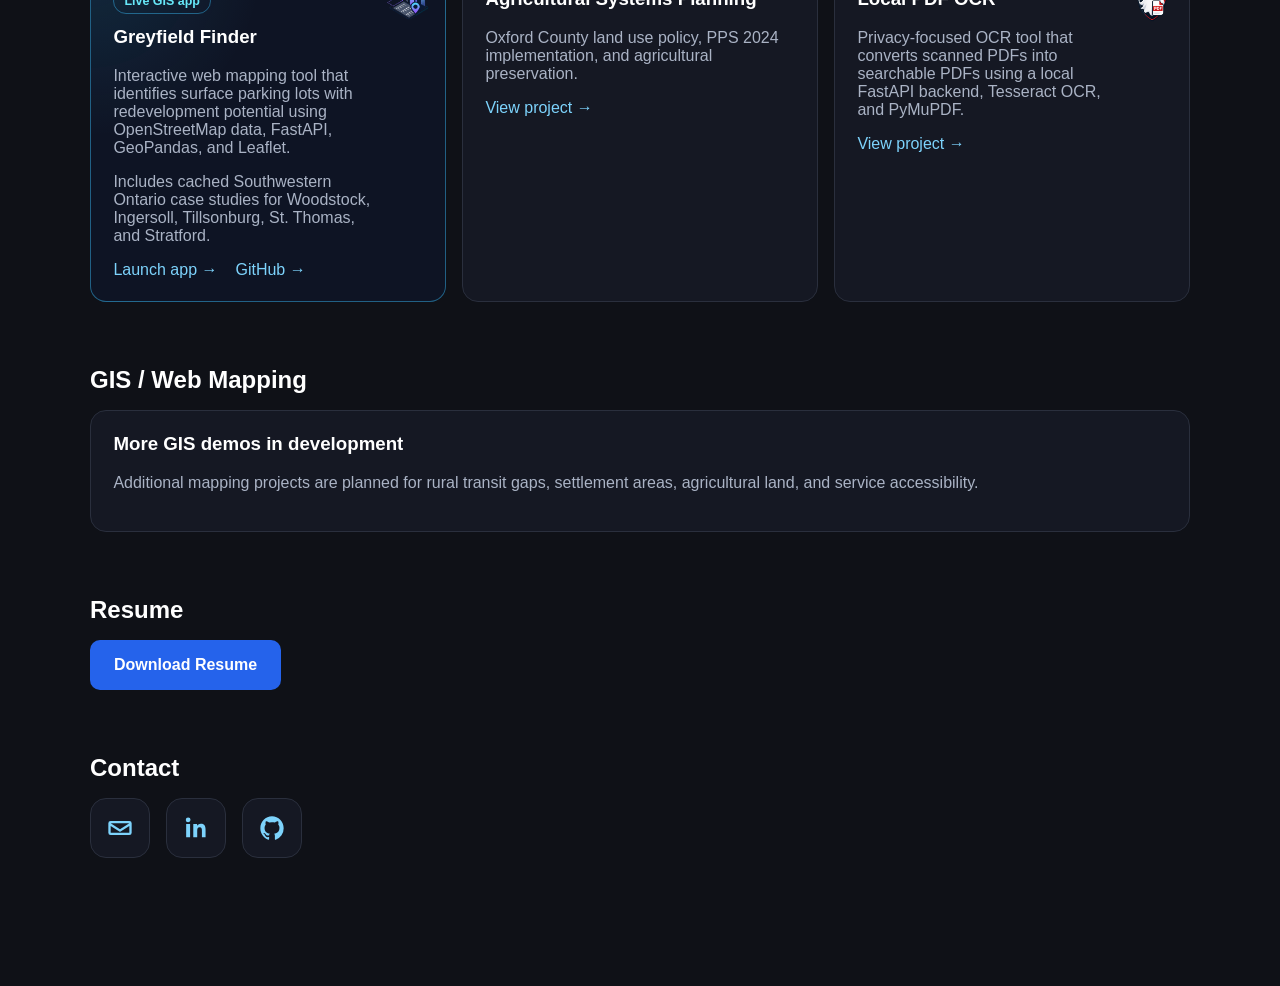
==== commit aa203e4c: "Fix hero spacing and scroll restoration" ====
--- a/index.html
+++ b/index.html
@@ -216,42 +216,49 @@
     </main>
   </div>
 
-  <script>
-    const toggle = document.getElementById("theme-toggle");
-    const mainSite = document.getElementById("main-site");
-
-    toggle.addEventListener("click", () => {
-      document.body.classList.toggle("light-mode");
-
-      if (document.body.classList.contains("light-mode")) {
-        toggle.textContent = "🌙";
-      } else {
-        toggle.textContent = "☀️";
-      }
+<script>
+  if ("scrollRestoration" in history) {
+    history.scrollRestoration = "manual";
+  }
+
+  window.addEventListener("load", () => {
+    if (!window.location.hash) {
+      window.scrollTo(0, 0);
+    }
+  });
+
+  const toggle = document.getElementById("theme-toggle");
+  const mainSite = document.getElementById("main-site");
+  const landing = document.querySelector(".landing");
+
+  toggle.addEventListener("click", () => {
+    document.body.classList.toggle("light-mode");
+
+    if (document.body.classList.contains("light-mode")) {
+      toggle.textContent = "🌙";
+    } else {
+      toggle.textContent = "☀️";
+    }
+  });
+
+  window.addEventListener("scroll", () => {
+    const triggerPoint = mainSite.offsetTop - 100;
+
+    if (window.scrollY > triggerPoint) {
+      toggle.classList.add("show");
+    } else {
+      toggle.classList.remove("show");
+    }
+  });
+
+  if (landing) {
+    landing.addEventListener("pointermove", (event) => {
+      const rect = landing.getBoundingClientRect();
+      const x = ((event.clientX - rect.left) / rect.width) * 100;
+      const y = ((event.clientY - rect.top) / rect.height) * 100;
+
+      landing.style.setProperty("--mouse-x", `${x}%`);
+      landing.style.setProperty("--mouse-y", `${y}%`);
     });
-
-    window.addEventListener("scroll", () => {
-      const triggerPoint = mainSite.offsetTop - 100;
-
-      if (window.scrollY > triggerPoint) {
-        toggle.classList.add("show");
-      } else {
-        toggle.classList.remove("show");
-      }
-    });
-
-    const landing = document.querySelector(".landing");
-
-    if (landing) {
-      landing.addEventListener("pointermove", (event) => {
-        const rect = landing.getBoundingClientRect();
-        const x = ((event.clientX - rect.left) / rect.width) * 100;
-        const y = ((event.clientY - rect.top) / rect.height) * 100;
-
-        landing.style.setProperty("--mouse-x", `${x}%`);
-        landing.style.setProperty("--mouse-y", `${y}%`);
-      });
-    }
-  </script>
-</body>
-</html>+  }
+</script>
--- a/styles.css
+++ b/styles.css
@@ -1337,3 +1337,162 @@
     transition: none !important;
   }
 }
+
+
+/* -------------------------------------------------------
+   HERO POLISH FIX — scale up, pull panels inward, brighten
+   Paste this at the VERY BOTTOM of styles.css
+------------------------------------------------------- */
+
+.landing {
+  min-height: 100svh;
+  background:
+    radial-gradient(circle at var(--mouse-x) var(--mouse-y), rgba(125, 211, 252, 0.18), transparent 26rem),
+    radial-gradient(circle at 70% 26%, rgba(37, 99, 235, 0.28), transparent 32rem),
+    radial-gradient(circle at 24% 78%, rgba(20, 184, 166, 0.14), transparent 28rem),
+    linear-gradient(135deg, rgba(15, 17, 23, 0.58), rgba(15, 17, 23, 0.86)),
+    url("images/hero.jpg") !important;
+  background-size: auto, auto, auto, auto, cover !important;
+  background-position: center, center, center, center, center 58% !important;
+}
+
+.landing-overlay {
+  background:
+    linear-gradient(90deg, rgba(15, 17, 23, 0.76), rgba(15, 17, 23, 0.34) 48%, rgba(15, 17, 23, 0.66)),
+    linear-gradient(180deg, rgba(15, 17, 23, 0.06), rgba(15, 17, 23, 0.70)) !important;
+}
+
+.landing-content {
+  width: min(1320px, calc(100% - 4rem));
+  transform: translateX(-2vw);
+}
+
+.landing-kicker {
+  margin-bottom: 1.25rem;
+  font-size: clamp(0.78rem, 0.7vw, 0.95rem);
+}
+
+.landing-content h1 {
+  font-size: clamp(6rem, 10.5vw, 15rem);
+  line-height: 0.76;
+  letter-spacing: -0.125em;
+}
+
+.landing-content p {
+  max-width: 840px;
+  font-size: clamp(1.25rem, 1.35vw, 1.85rem);
+  margin-top: 1.8rem;
+}
+
+.landing-actions {
+  margin-top: 2.25rem;
+}
+
+.landing-button {
+  min-height: 56px;
+  padding: 0 1.55rem;
+  font-size: 1rem;
+}
+
+.panel-map {
+  left: min(calc(50% + 510px), calc(100% - 620px));
+  right: auto;
+  top: 13vh;
+  width: min(31vw, 520px);
+}
+
+.panel-data {
+  left: min(calc(50% + 390px), calc(100% - 430px));
+  right: auto;
+  bottom: 16vh;
+  width: min(19vw, 340px);
+}
+
+.panel-tools {
+  left: max(5rem, calc(50% - 1040px));
+  bottom: 16vh;
+  width: min(24vw, 410px);
+  opacity: 0.86;
+}
+
+.landing-grid {
+  opacity: 0.62;
+}
+
+.landing-scanline {
+  opacity: 0.28;
+}
+
+.scroll-cue {
+  bottom: 2.4rem;
+}
+
+/* Keep the improved hero from getting weird on normal laptops */
+@media (max-width: 1300px) {
+  .landing-content {
+    width: min(1050px, calc(100% - 3rem));
+    transform: none;
+  }
+
+  .landing-content h1 {
+    font-size: clamp(5rem, 13vw, 11rem);
+  }
+
+  .panel-map {
+    right: 4vw;
+    left: auto;
+    width: min(36vw, 460px);
+  }
+
+  .panel-data {
+    right: 14vw;
+    left: auto;
+    width: min(23vw, 300px);
+  }
+
+  .panel-tools {
+    left: 5vw;
+    width: min(28vw, 360px);
+  }
+}
+
+/* Mobile: keep your existing readable layout */
+@media (max-width: 900px) {
+  .landing {
+    min-height: 720px;
+  }
+
+  .landing-content {
+    width: calc(100% - 2rem);
+    transform: none;
+  }
+
+  .landing-content h1 {
+    font-size: clamp(4.2rem, 22vw, 7rem);
+  }
+
+  .landing-content p {
+    font-size: 1.05rem;
+  }
+
+  .panel-map {
+    left: auto;
+    right: -26vw;
+    width: 80vw;
+  }
+
+  .panel-data {
+    left: auto;
+    right: -18vw;
+  }
+
+  .panel-tools {
+    left: -18vw;
+    width: 72vw;
+  }
+}
+/* Final hero spacing polish */
+.landing-content h1 {
+  letter-spacing: -0.075em !important;
+  line-height: 0.82 !important;
+}
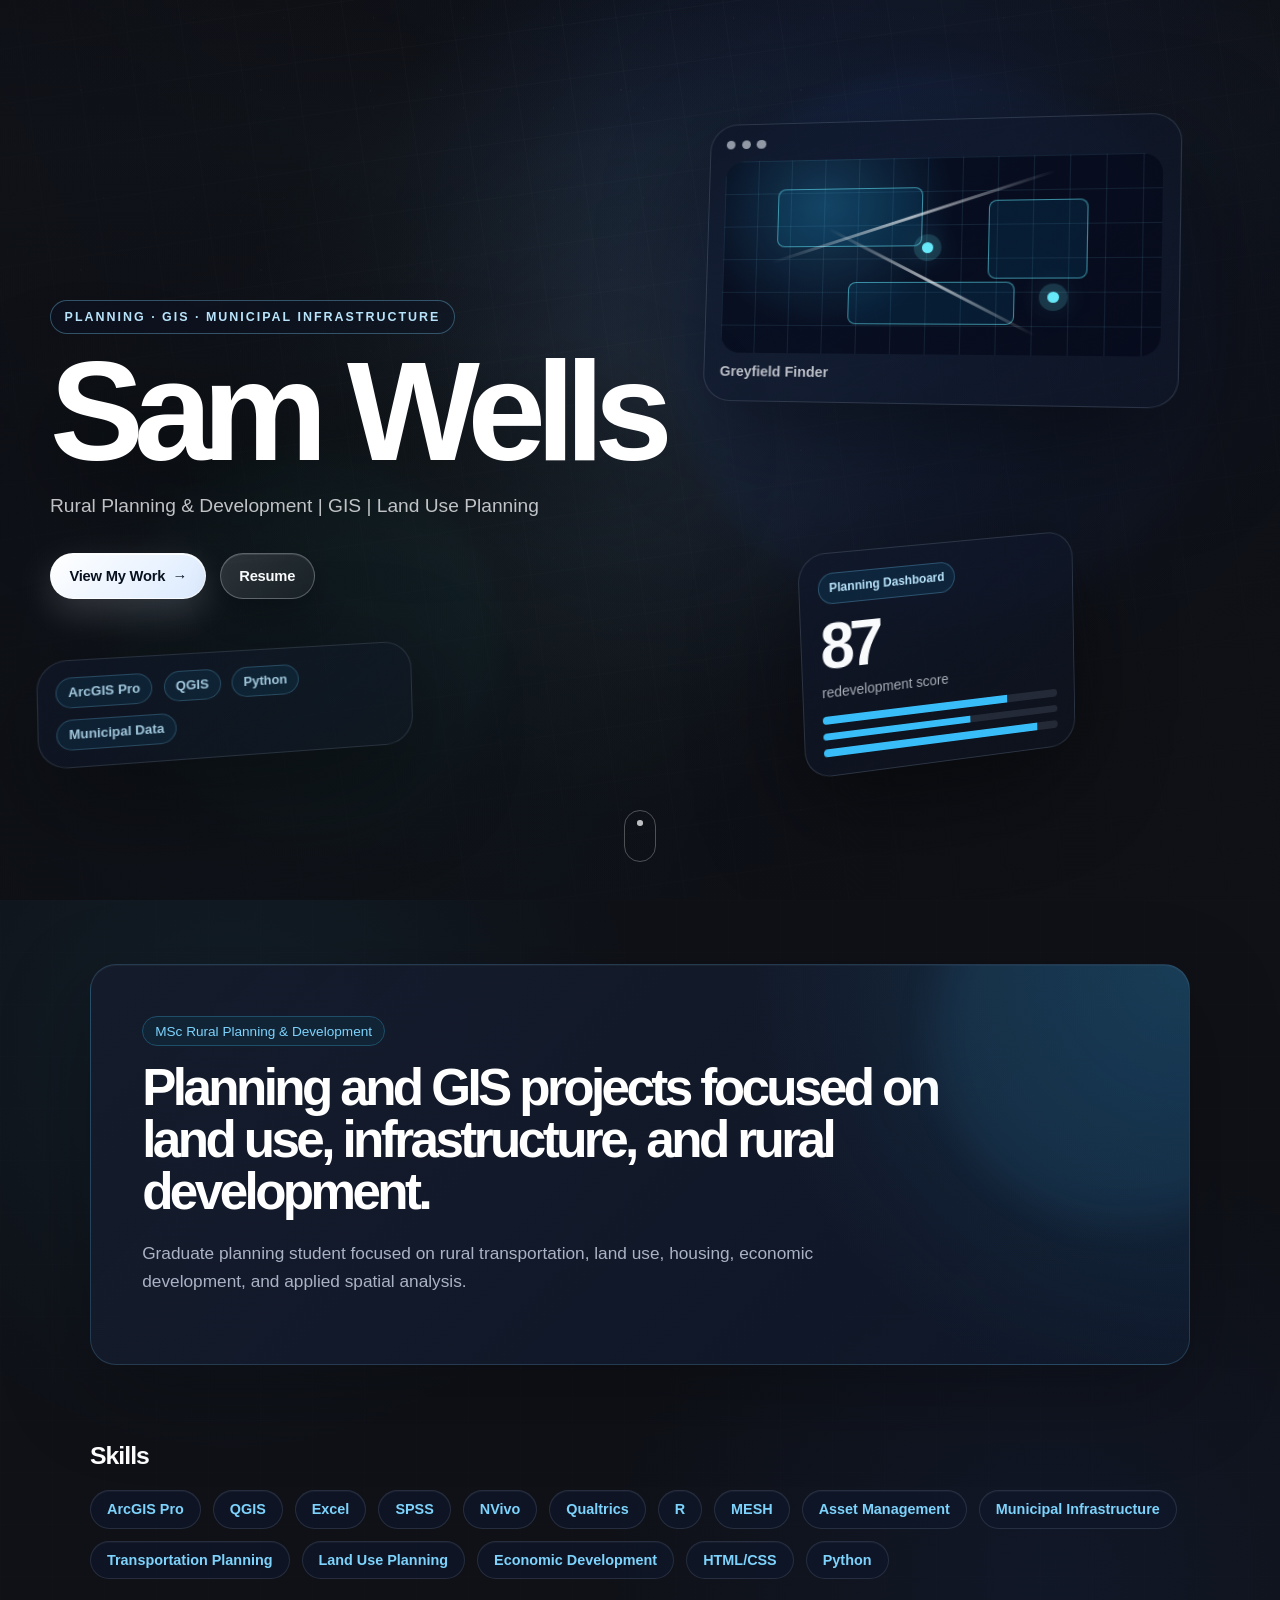
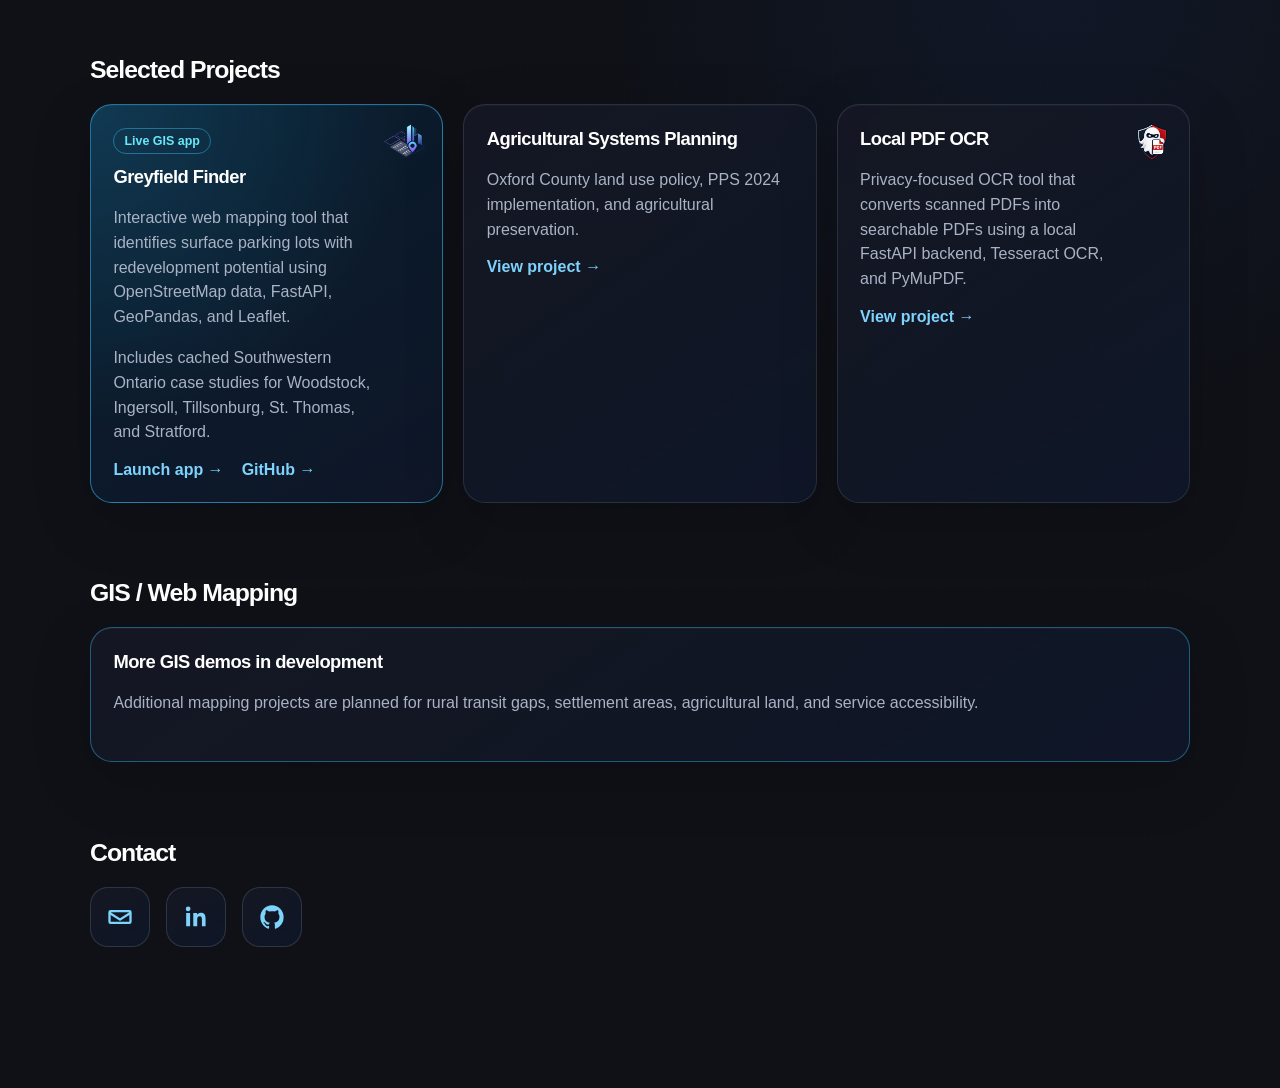
==== commit 603e9118: "Polish portfolio sections" ====
--- a/index.html
+++ b/index.html
@@ -183,13 +183,6 @@
   </div>
 </section>
 
-      <section id="resume">
-        <h2>Resume</h2>
-        <a class="button" href="resume.pdf" target="_blank" rel="noopener noreferrer">
-          Download Resume
-        </a>
-      </section>
-
       <section id="contact">
         <h2>Contact</h2>
 
--- a/styles.css
+++ b/styles.css
@@ -1495,4 +1495,431 @@
 .landing-content h1 {
   letter-spacing: -0.075em !important;
   line-height: 0.82 !important;
+}
+/* Final desktop hero composition */
+@media (min-width: 901px) {
+  .landing-content {
+    width: min(1180px, calc(100% - 6rem)) !important;
+    transform: translateX(3vw);
+  }
+
+  .landing-content h1 {
+    font-size: clamp(7.5rem, 11vw, 13rem) !important;
+    letter-spacing: -0.07em !important;
+    line-height: 0.82 !important;
+  }
+
+  .landing-content p {
+    font-size: clamp(1.2rem, 1.35vw, 1.55rem) !important;
+    margin-top: 1.4rem !important;
+  }
+
+  .panel-map {
+    right: 9vw !important;
+    top: 13vh !important;
+  }
+
+  .panel-data {
+    right: 15vw !important;
+    bottom: 15vh !important;
+  }
+
+  .panel-tools {
+    left: 4vw !important;
+    bottom: 16vh !important;
+  }
+}
+/* Smooth website load-in */
+body {
+  opacity: 0;
+  animation: pageFadeIn 900ms ease forwards;
+}
+
+@keyframes pageFadeIn {
+  from {
+    opacity: 0;
+    filter: blur(8px);
+  }
+
+  to {
+    opacity: 1;
+    filter: blur(0);
+  }
+}
+.landing-content {
+  animation-delay: 180ms !important;
+}
+
+.landing-visuals {
+  opacity: 0;
+  animation: visualsFadeIn 1.2s ease 350ms forwards;
+}
+
+@keyframes visualsFadeIn {
+  from {
+    opacity: 0;
+    transform: scale(0.985);
+  }
+
+  to {
+    opacity: 1;
+    transform: scale(1);
+  }
+}
+/* Keep hero buttons synced on load */
+.landing-actions {
+  opacity: 0;
+  animation: heroButtonsIn 700ms ease 260ms forwards;
+}
+
+.landing-button {
+  animation: none !important;
+  transition:
+    transform 220ms ease,
+    box-shadow 220ms ease,
+    background 220ms ease,
+    border-color 220ms ease,
+    color 220ms ease !important;
+}
+
+@keyframes heroButtonsIn {
+  from {
+    opacity: 0;
+    transform: translateY(10px);
+  }
+
+  to {
+    opacity: 1;
+    transform: translateY(0);
+  }
+}
+/* Layered hero text fade-in */
+.landing-kicker,
+.landing-content h1,
+.landing-content p,
+.landing-actions {
+  opacity: 0;
+  transform: translateY(14px);
+  animation: heroLayerFade 800ms ease forwards;
+}
+
+.landing-kicker {
+  animation-delay: 180ms;
+}
+
+.landing-content h1 {
+  animation-delay: 280ms;
+}
+
+.landing-content p {
+  animation-delay: 430ms;
+}
+
+.landing-actions {
+  animation-delay: 560ms;
+}
+
+@keyframes heroLayerFade {
+  from {
+    opacity: 0;
+    transform: translateY(14px);
+    filter: blur(6px);
+  }
+
+  to {
+    opacity: 1;
+    transform: translateY(0);
+    filter: blur(0);
+  }
+}
+/* Cleaner premium hero buttons */
+.landing-actions {
+  display: flex;
+  align-items: center;
+  gap: 0.85rem !important;
+  margin-top: 2rem !important;
+}
+
+.landing-button {
+  position: relative;
+  isolation: isolate;
+  min-height: 46px !important;
+  padding: 0 1.15rem !important;
+  border-radius: 999px !important;
+  font-size: 0.92rem !important;
+  font-weight: 800 !important;
+  letter-spacing: -0.015em;
+  overflow: hidden;
+  transform: translateZ(0);
+}
+
+.landing-button::before {
+  content: "";
+  position: absolute;
+  inset: 1px;
+  z-index: -1;
+  border-radius: inherit;
+  background: linear-gradient(
+    135deg,
+    rgba(255, 255, 255, 0.32),
+    rgba(255, 255, 255, 0.04)
+  );
+  opacity: 0;
+  transition: opacity 220ms ease;
+}
+
+.landing-button:hover::before {
+  opacity: 1;
+}
+
+.landing-button.primary {
+  background:
+    linear-gradient(135deg, #ffffff, #dbeafe) !important;
+  border: 1px solid rgba(255, 255, 255, 0.72) !important;
+  color: #07111f !important;
+  box-shadow:
+    0 14px 34px rgba(248, 250, 252, 0.16),
+    inset 0 1px 0 rgba(255, 255, 255, 0.9) !important;
+}
+
+.landing-button.primary:hover {
+  transform: translateY(-3px) scale(1.015);
+  box-shadow:
+    0 20px 52px rgba(125, 211, 252, 0.22),
+    inset 0 1px 0 rgba(255, 255, 255, 0.95) !important;
+}
+
+.landing-button.secondary {
+  background:
+    linear-gradient(135deg, rgba(255,255,255,0.13), rgba(255,255,255,0.045)) !important;
+  border: 1px solid rgba(226, 232, 240, 0.30) !important;
+  color: #f8fafc !important;
+  box-shadow:
+    0 14px 34px rgba(0, 0, 0, 0.22),
+    inset 0 1px 0 rgba(255, 255, 255, 0.10) !important;
+}
+
+.landing-button.secondary:hover {
+  transform: translateY(-3px) scale(1.015);
+  background:
+    linear-gradient(135deg, rgba(255,255,255,0.18), rgba(255,255,255,0.075)) !important;
+  border-color: rgba(125, 211, 252, 0.48) !important;
+  box-shadow:
+    0 20px 52px rgba(56, 189, 248, 0.16),
+    inset 0 1px 0 rgba(255, 255, 255, 0.16) !important;
+}
+
+.landing-button:active {
+  transform: translateY(-1px) scale(0.99);
+}
+
+.landing-button.primary::after {
+  content: "→";
+  margin-left: 0.45rem;
+  transition: transform 220ms ease;
+}
+
+.landing-button.primary:hover::after {
+  transform: translateX(3px);
+}
+/* Main page polish after animated hero */
+#main-site {
+  position: relative;
+  overflow: hidden;
+  background:
+    radial-gradient(circle at 18% 8%, rgba(56, 189, 248, 0.08), transparent 26rem),
+    radial-gradient(circle at 82% 38%, rgba(37, 99, 235, 0.08), transparent 28rem),
+    #0f1117;
+}
+
+#main-site::before {
+  content: "";
+  position: absolute;
+  inset: 0;
+  pointer-events: none;
+  background-image:
+    linear-gradient(rgba(255,255,255,0.025) 1px, transparent 1px),
+    linear-gradient(90deg, rgba(255,255,255,0.025) 1px, transparent 1px);
+  background-size: 52px 52px;
+  opacity: 0.35;
+}
+
+#main-site main {
+  position: relative;
+  z-index: 1;
+}
+
+/* Better section spacing */
+#main-site section {
+  margin-bottom: 4.8rem !important;
+}
+
+#main-site section > h2 {
+  font-size: 1.55rem;
+  letter-spacing: -0.04em;
+  margin-bottom: 1.25rem;
+}
+
+/* Make about card feel more featured */
+#about.hero {
+  position: relative;
+  overflow: hidden;
+  padding: 3.2rem !important;
+  border-radius: 26px !important;
+  background:
+    radial-gradient(circle at top right, rgba(56, 189, 248, 0.16), transparent 28rem),
+    linear-gradient(135deg, rgba(21, 28, 44, 0.96), rgba(15, 23, 42, 0.88)) !important;
+  border: 1px solid rgba(125, 211, 252, 0.18) !important;
+  box-shadow:
+    0 28px 90px rgba(0, 0, 0, 0.26),
+    inset 0 1px 0 rgba(255,255,255,0.04);
+}
+
+#about.hero::after {
+  content: "";
+  position: absolute;
+  right: -8rem;
+  top: -8rem;
+  width: 24rem;
+  height: 24rem;
+  border-radius: 999px;
+  background: rgba(56, 189, 248, 0.08);
+  filter: blur(18px);
+}
+
+#about.hero h2 {
+  max-width: 850px;
+  font-size: clamp(2.2rem, 4vw, 3.65rem) !important;
+  line-height: 1.02;
+  letter-spacing: -0.07em;
+}
+
+#about.hero p {
+  max-width: 760px;
+  font-size: 1.08rem;
+  line-height: 1.65;
+}
+
+/* Cleaner skill pills */
+.skill {
+  background: rgba(15, 23, 42, 0.72) !important;
+  border-color: rgba(148, 163, 184, 0.18) !important;
+  box-shadow: inset 0 1px 0 rgba(255,255,255,0.04);
+}
+
+.skill:hover {
+  background: rgba(14, 165, 233, 0.10) !important;
+  border-color: rgba(125, 211, 252, 0.42) !important;
+}
+
+/* More premium project cards */
+#projects .grid {
+  gap: 1.25rem !important;
+}
+
+.card {
+  position: relative;
+  overflow: hidden;
+  min-height: 260px;
+  border-radius: 22px !important;
+  background:
+    linear-gradient(145deg, rgba(21, 24, 35, 0.96), rgba(15, 23, 42, 0.86)) !important;
+  border-color: rgba(148, 163, 184, 0.18) !important;
+  box-shadow:
+    0 18px 60px rgba(0, 0, 0, 0.18),
+    inset 0 1px 0 rgba(255,255,255,0.035);
+  transition:
+    transform 220ms ease,
+    border-color 220ms ease,
+    box-shadow 220ms ease,
+    background 220ms ease;
+}
+
+.card::before {
+  content: "";
+  position: absolute;
+  inset: 0;
+  background: radial-gradient(circle at top left, rgba(56, 189, 248, 0.12), transparent 16rem);
+  opacity: 0;
+  transition: opacity 220ms ease;
+  pointer-events: none;
+}
+
+.card:hover {
+  transform: translateY(-6px) !important;
+  border-color: rgba(125, 211, 252, 0.48) !important;
+  box-shadow:
+    0 28px 90px rgba(0, 0, 0, 0.30),
+    0 0 0 1px rgba(125, 211, 252, 0.06);
+}
+
+.card:hover::before {
+  opacity: 1;
+}
+
+.card h3 {
+  font-size: 1.15rem;
+  letter-spacing: -0.03em;
+}
+
+.card p {
+  line-height: 1.55;
+}
+
+/* Featured project should feel intentionally featured */
+.featured-project {
+  background:
+    radial-gradient(circle at top left, rgba(56, 189, 248, 0.18), transparent 20rem),
+    linear-gradient(145deg, rgba(8, 31, 48, 0.94), rgba(15, 23, 42, 0.92)) !important;
+  border-color: rgba(56, 189, 248, 0.55) !important;
+}
+
+/* Better links */
+.card a,
+#contact a {
+  font-weight: 800;
+  color: #7dd3fc !important;
+}
+
+.card a:hover {
+  color: #bae6fd !important;
+}
+
+/* GIS wide card */
+#gis .wide {
+  min-height: 135px;
+  border-color: rgba(56, 189, 248, 0.42) !important;
+}
+
+/* Contact icons match new card style */
+.contact-icon {
+  border-radius: 18px !important;
+  background:
+    linear-gradient(145deg, rgba(21, 24, 35, 0.96), rgba(15, 23, 42, 0.86)) !important;
+  border-color: rgba(148, 163, 184, 0.22) !important;
+}
+
+.contact-icon:hover {
+  transform: translateY(-5px) !important;
+  border-color: rgba(125, 211, 252, 0.55) !important;
+  box-shadow: 0 18px 50px rgba(56, 189, 248, 0.12);
+}
+
+/* Mobile cleanup */
+@media (max-width: 900px) {
+  #main-site main {
+    padding: 3rem 1.25rem !important;
+  }
+
+  #about.hero {
+    padding: 2rem !important;
+  }
+
+  #about.hero h2 {
+    font-size: 2.1rem !important;
+  }
+
+  .card {
+    min-height: auto;
+  }
 }
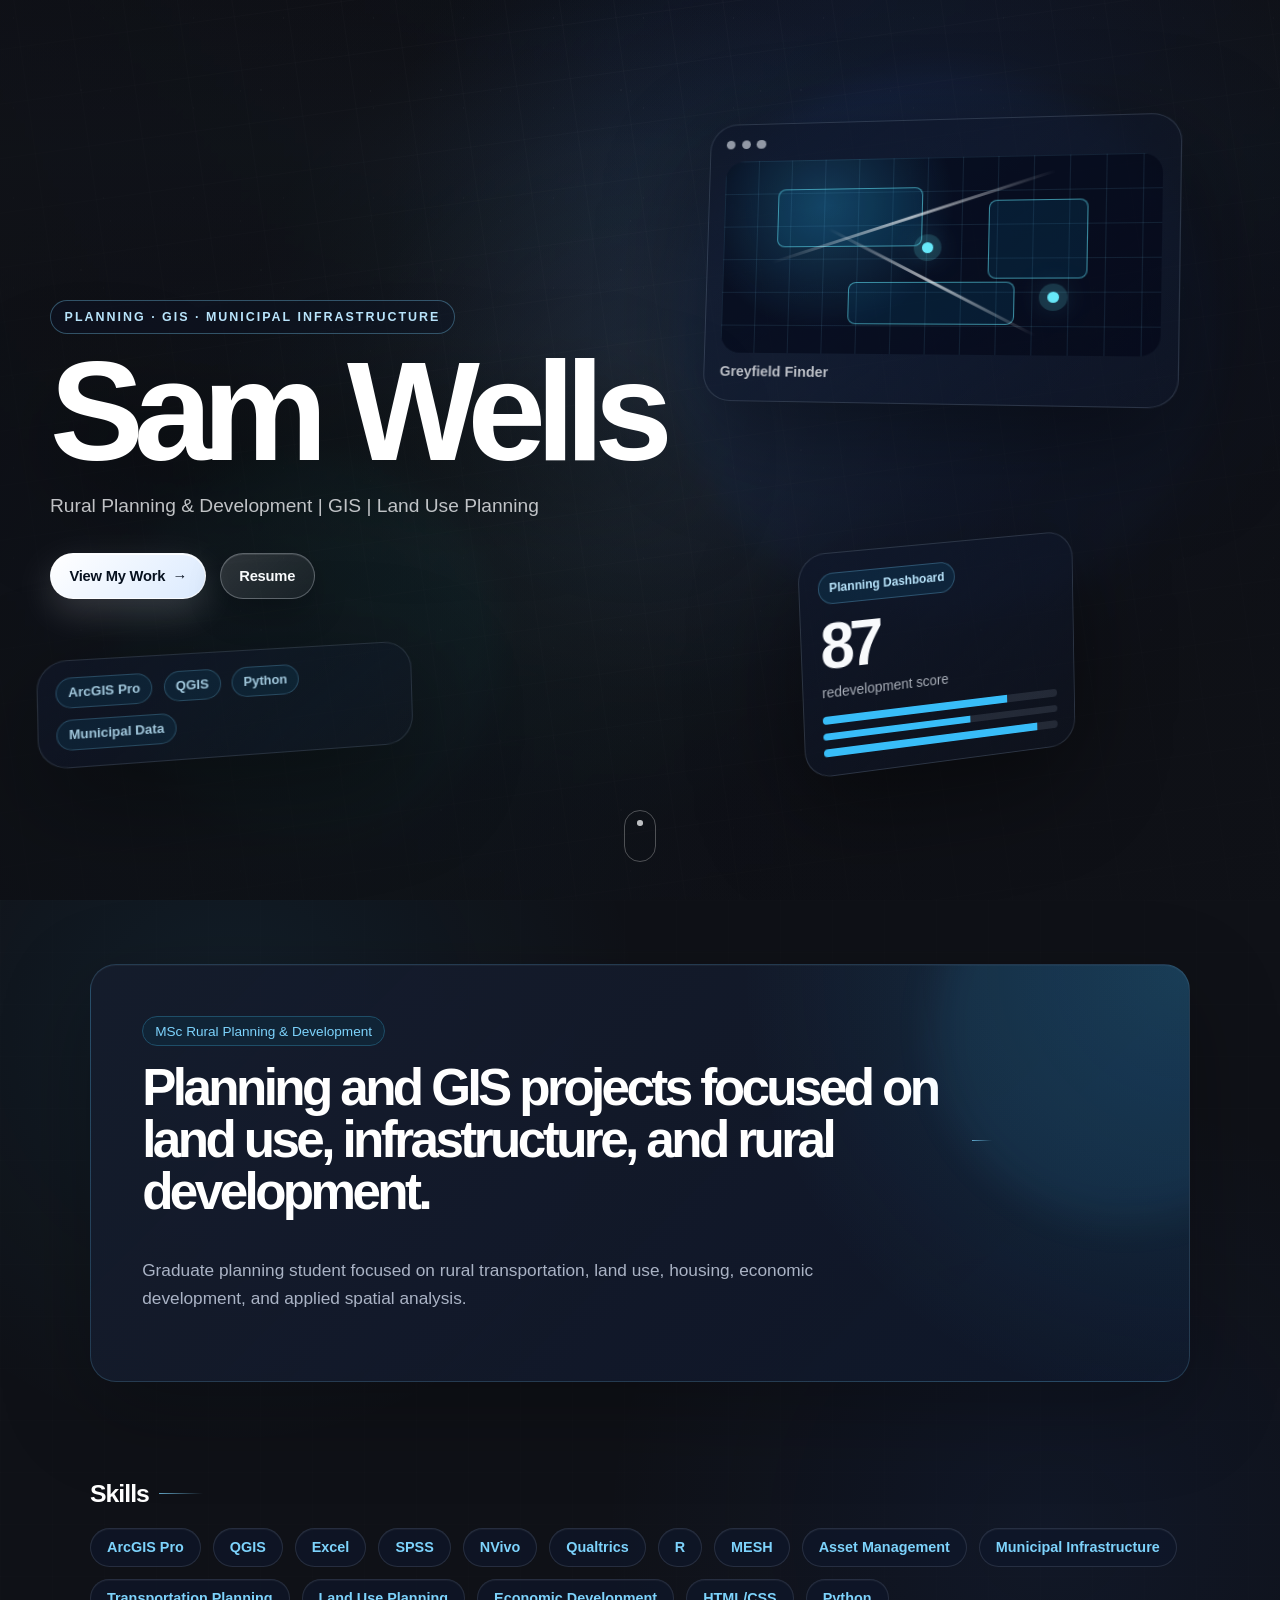
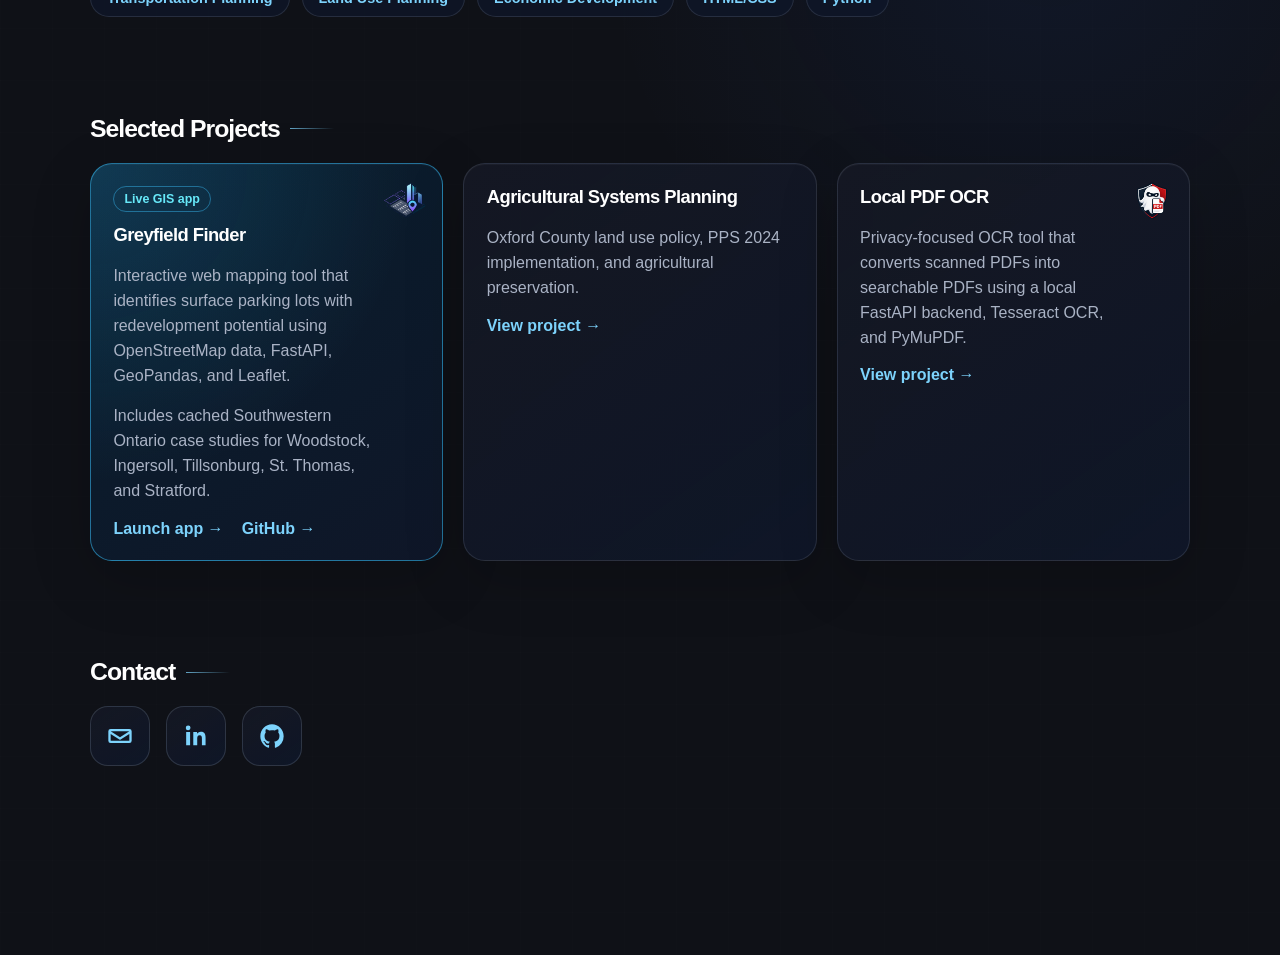
==== commit 19fd10c0: "Polish portfolio sections" ====
--- a/index.html
+++ b/index.html
@@ -171,18 +171,6 @@
         </div>
       </section>
 
-<section id="gis">
-  <h2>GIS / Web Mapping</h2>
-
-  <div class="card wide">
-    <h3>More GIS demos in development</h3>
-    <p>
-      Additional mapping projects are planned for rural transit gaps, settlement areas,
-      agricultural land, and service accessibility.
-    </p>
-  </div>
-</section>
-
       <section id="contact">
         <h2>Contact</h2>
 
--- a/styles.css
+++ b/styles.css
@@ -1922,4 +1922,38 @@
   .card {
     min-height: auto;
   }
+}
+/* Tighter final page spacing after removing GIS section */
+#projects {
+  margin-bottom: 5.5rem !important;
+}
+
+#contact {
+  padding-bottom: 3rem;
+}
+
+/* Slightly nicer section headings */
+#main-site section > h2 {
+  display: inline-flex;
+  align-items: center;
+  gap: 0.65rem;
+}
+
+#main-site section > h2::after {
+  content: "";
+  width: 44px;
+  height: 1px;
+  background: linear-gradient(90deg, rgba(125, 211, 252, 0.75), transparent);
+}
+
+/* Make project cards feel a little more clickable */
+.card a {
+  display: inline-flex;
+  align-items: center;
+  gap: 0.25rem;
+  transition: transform 180ms ease, color 180ms ease;
+}
+
+.card a:hover {
+  transform: translateX(3px);
 }
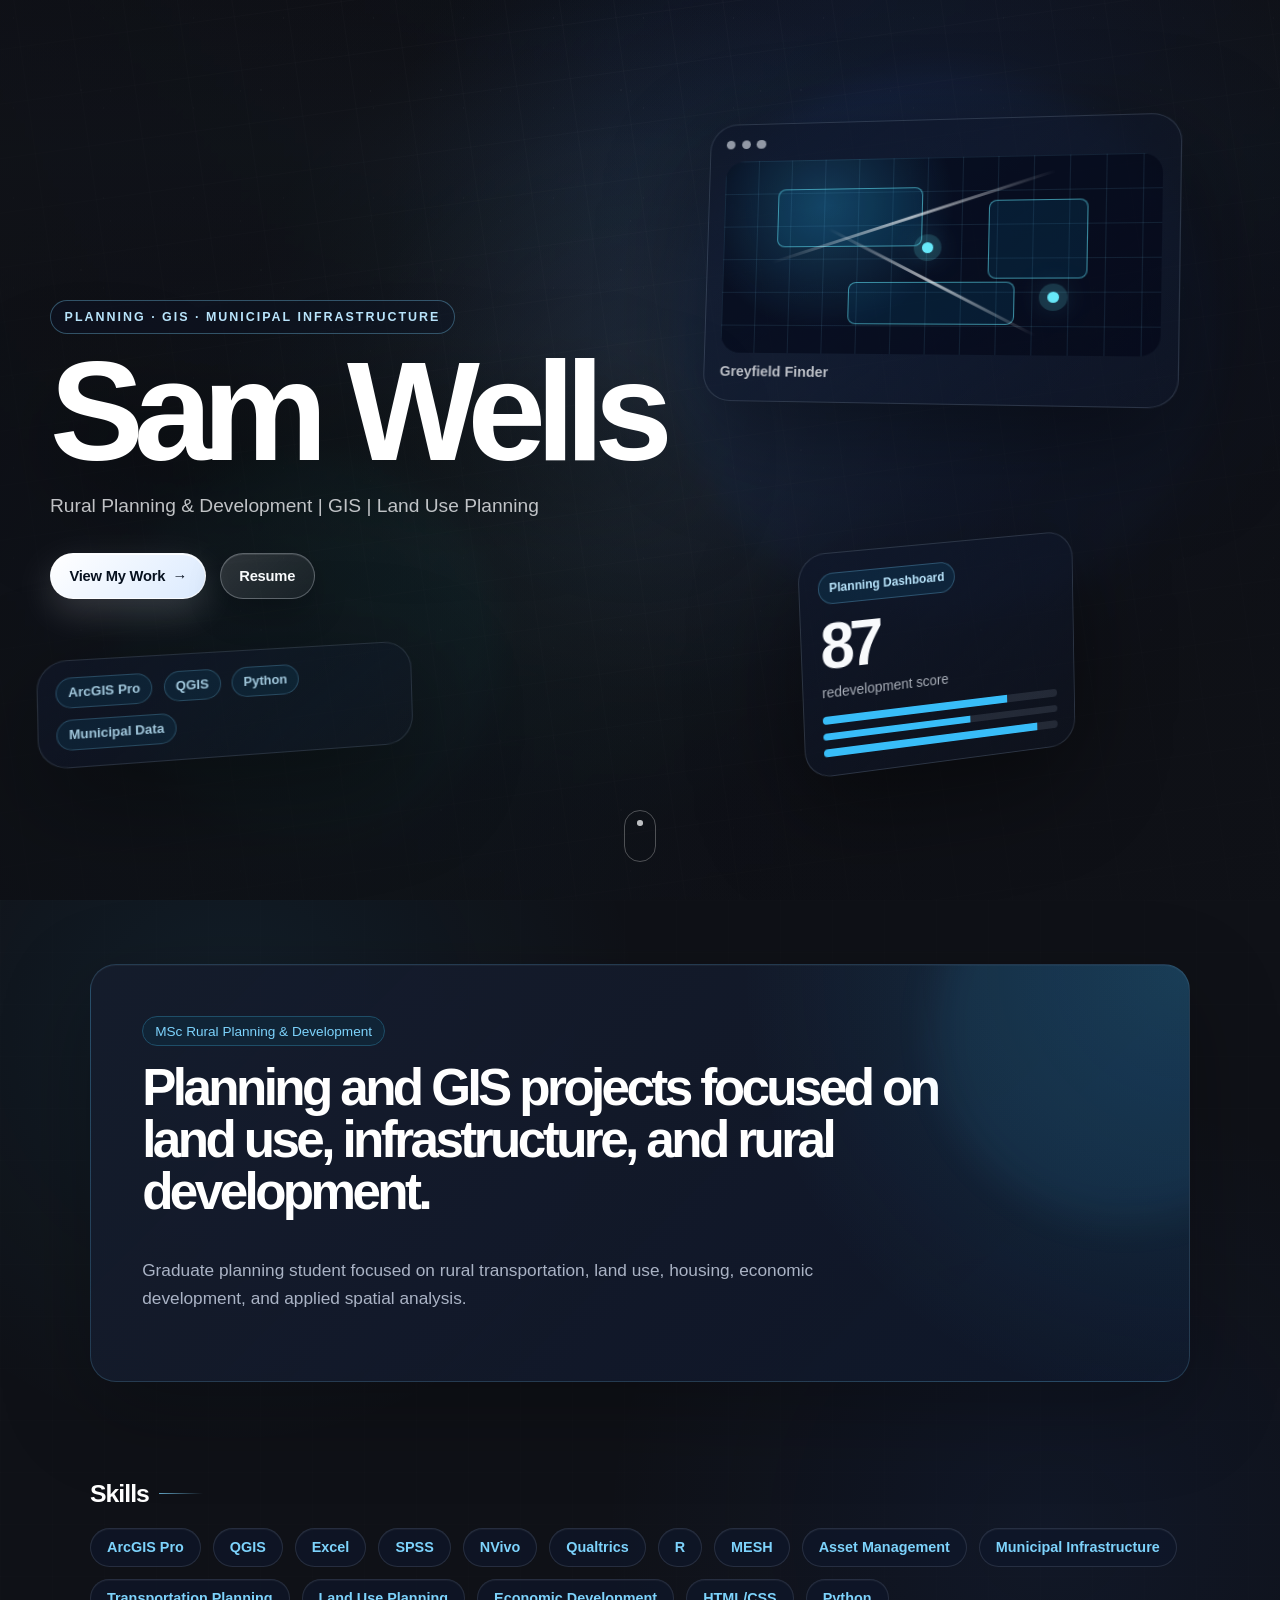
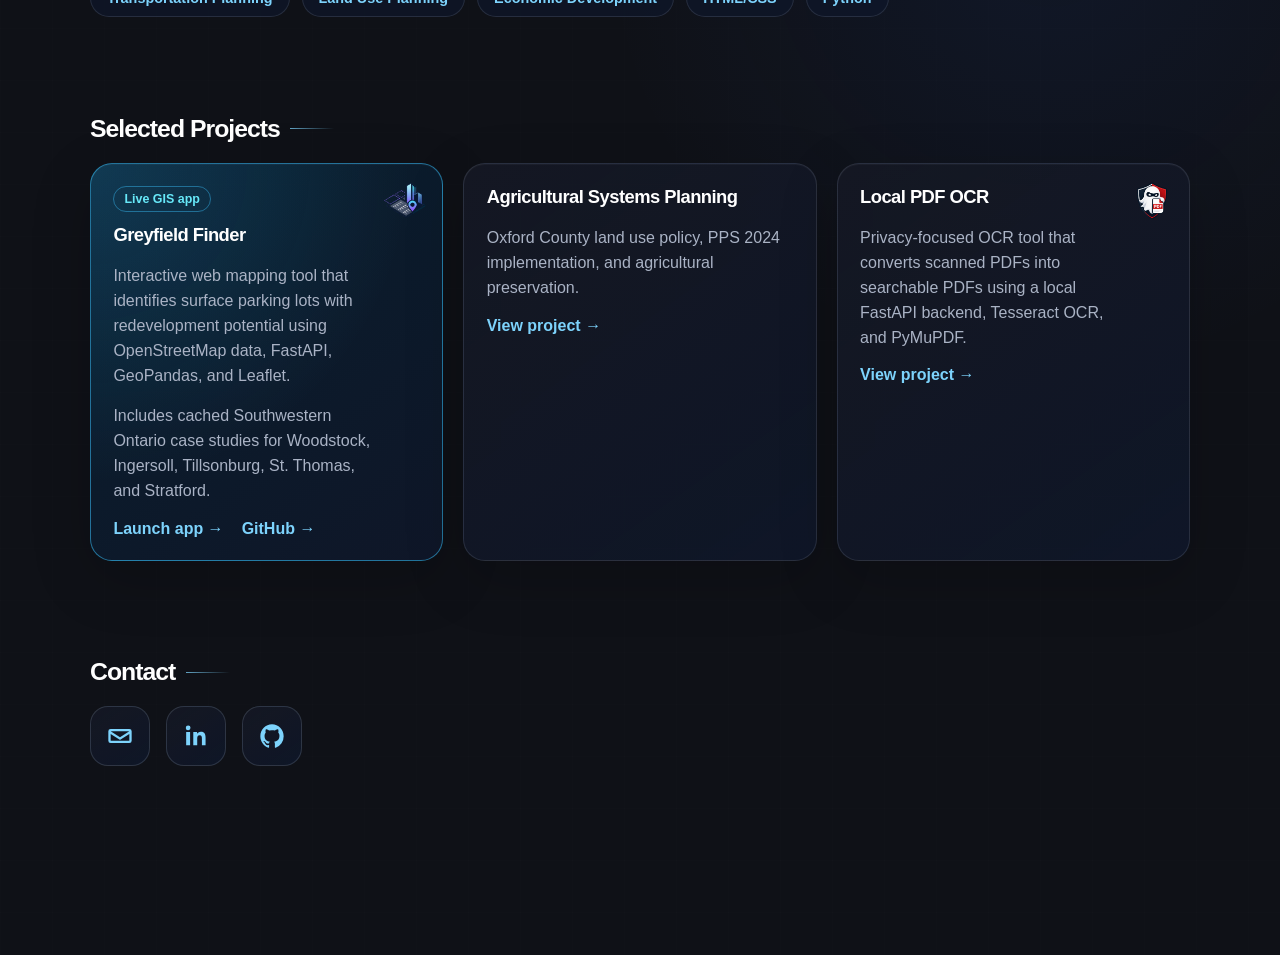
==== commit 344215f1: "Clean homepage URLs" ====
--- a/index.html
+++ b/index.html
@@ -26,6 +26,7 @@
           <span></span>
           <span></span>
         </div>
+
         <div class="mini-map">
           <span class="parcel parcel-a"></span>
           <span class="parcel parcel-b"></span>
@@ -35,6 +36,7 @@
           <span class="map-pin pin-a"></span>
           <span class="map-pin pin-b"></span>
         </div>
+
         <p>Greyfield Finder</p>
       </div>
 
@@ -42,6 +44,7 @@
         <span class="panel-label">Planning Dashboard</span>
         <strong>87</strong>
         <p>redevelopment score</p>
+
         <div class="data-bars">
           <span style="--bar: 78%"></span>
           <span style="--bar: 62%"></span>
@@ -63,13 +66,14 @@
       <span class="landing-kicker">Planning · GIS · Municipal Infrastructure</span>
       <h1>Sam Wells</h1>
       <p>Rural Planning & Development | GIS | Land Use Planning</p>
+
       <div class="landing-actions">
-        <a href="#main-site" class="landing-button primary">View My Work</a>
+        <a href="#projects" class="landing-button primary" data-scroll-clean>View My Work</a>
         <a href="resume.pdf" class="landing-button secondary" target="_blank" rel="noopener noreferrer">Resume</a>
       </div>
     </div>
 
-    <a href="#main-site" class="scroll-cue" aria-label="Scroll to portfolio">
+    <a href="#projects" class="scroll-cue" aria-label="Scroll to portfolio" data-scroll-clean>
       <span></span>
     </a>
   </section>
@@ -133,7 +137,7 @@
             </p>
 
             <div class="project-links">
-              <a href="https://deltaenergy.github.io/greyfield-finder/" target="_blank" rel="noopener noreferrer">
+              <a href="https://samwells.ca/greyfield-finder/" target="_blank" rel="noopener noreferrer">
                 Launch app →
               </a>
 
@@ -149,7 +153,7 @@
               Oxford County land use policy, PPS 2024 implementation,
               and agricultural preservation.
             </p>
-            <a href="projects/agricultural-systems.html">View project →</a>
+            <a href="projects/agricultural-systems/">View project →</a>
           </article>
 
           <article class="card project-card-logo">
@@ -164,6 +168,7 @@
               Privacy-focused OCR tool that converts scanned PDFs into searchable PDFs using
               a local FastAPI backend, Tesseract OCR, and PyMuPDF.
             </p>
+
             <a href="https://github.com/deltaenergy/local-pdf-ocr" target="_blank" rel="noopener noreferrer">
               View project →
             </a>
@@ -186,60 +191,77 @@
               <path d="M6.94 8.5H3.56V20h3.38V8.5zM5.25 3A2.03 2.03 0 1 0 5.3 7.06 2.03 2.03 0 0 0 5.25 3zM20.44 20h-3.37v-5.6c0-1.34-.03-3.06-1.87-3.06-1.87 0-2.16 1.46-2.16 2.97V20H9.66V8.5h3.24v1.57h.05c.45-.86 1.56-1.77 3.2-1.77 3.42 0 4.05 2.25 4.05 5.18V20z"/>
             </svg>
           </a>
-          
+
           <a href="https://github.com/DeltaEnergy" class="contact-icon" target="_blank" rel="noopener noreferrer" aria-label="Sam Wells on GitHub">
-  <svg viewBox="0 0 24 24" aria-hidden="true">
-    <path d="M12 2C6.48 2 2 6.58 2 12.26c0 4.53 2.87 8.37 6.84 9.73.5.09.68-.22.68-.49 0-.24-.01-.88-.01-1.73-2.78.62-3.37-1.37-3.37-1.37-.45-1.18-1.11-1.49-1.11-1.49-.91-.64.07-.63.07-.63 1 .07 1.53 1.06 1.53 1.06.89 1.56 2.34 1.11 2.91.85.09-.66.35-1.11.63-1.37-2.22-.26-4.56-1.14-4.56-5.07 0-1.12.39-2.03 1.03-2.75-.1-.26-.45-1.31.1-2.72 0 0 .84-.28 2.75 1.05A9.28 9.28 0 0 1 12 6.99c.85 0 1.7.12 2.5.35 1.91-1.33 2.75-1.05 2.75-1.05.55 1.41.2 2.46.1 2.72.64.72 1.03 1.63 1.03 2.75 0 3.94-2.34 4.81-4.57 5.07.36.32.68.94.68 1.9 0 1.37-.01 2.47-.01 2.81 0 .27.18.59.69.49A10.15 10.15 0 0 0 22 12.26C22 6.58 17.52 2 12 2z"/>
-  </svg>
-</a>
+            <svg viewBox="0 0 24 24" aria-hidden="true">
+              <path d="M12 2C6.48 2 2 6.58 2 12.26c0 4.53 2.87 8.37 6.84 9.73.5.09.68-.22.68-.49 0-.24-.01-.88-.01-1.73-2.78.62-3.37-1.37-3.37-1.37-.45-1.18-1.11-1.49-1.11-1.49-.91-.64.07-.63.07-.63 1 .07 1.53 1.06 1.53 1.06.89 1.56 2.34 1.11 2.91.85.09-.66.35-1.11.63-1.37-2.22-.26-4.56-1.14-4.56-5.07 0-1.12.39-2.03 1.03-2.75-.1-.26-.45-1.31.1-2.72 0 0 .84-.28 2.75 1.05A9.28 9.28 0 0 1 12 6.99c.85 0 1.7.12 2.5.35 1.91-1.33 2.75-1.05 2.75-1.05.55 1.41.2 2.46.1 2.72.64.72 1.03 1.63 1.03 2.75 0 3.94-2.34 4.81-4.57 5.07.36.32.68.94.68 1.9 0 1.37-.01 2.47-.01 2.81 0 .27.18.59.69.49A10.15 10.15 0 0 0 22 12.26C22 6.58 17.52 2 12 2z"/>
+            </svg>
+          </a>
         </div>
       </section>
     </main>
   </div>
 
-<script>
-  if ("scrollRestoration" in history) {
-    history.scrollRestoration = "manual";
-  }
-
-  window.addEventListener("load", () => {
-    if (!window.location.hash) {
-      window.scrollTo(0, 0);
+  <script>
+    if ("scrollRestoration" in history) {
+      history.scrollRestoration = "manual";
     }
-  });
-
-  const toggle = document.getElementById("theme-toggle");
-  const mainSite = document.getElementById("main-site");
-  const landing = document.querySelector(".landing");
-
-  toggle.addEventListener("click", () => {
-    document.body.classList.toggle("light-mode");
-
-    if (document.body.classList.contains("light-mode")) {
-      toggle.textContent = "🌙";
-    } else {
-      toggle.textContent = "☀️";
+
+    window.addEventListener("load", () => {
+      if (!window.location.hash) {
+        window.scrollTo(0, 0);
+      }
+    });
+
+    const toggle = document.getElementById("theme-toggle");
+    const mainSite = document.getElementById("main-site");
+    const landing = document.querySelector(".landing");
+
+    toggle.addEventListener("click", () => {
+      document.body.classList.toggle("light-mode");
+
+      if (document.body.classList.contains("light-mode")) {
+        toggle.textContent = "🌙";
+      } else {
+        toggle.textContent = "☀️";
+      }
+    });
+
+    window.addEventListener("scroll", () => {
+      const triggerPoint = mainSite.offsetTop - 100;
+
+      if (window.scrollY > triggerPoint) {
+        toggle.classList.add("show");
+      } else {
+        toggle.classList.remove("show");
+      }
+    });
+
+    if (landing) {
+      landing.addEventListener("pointermove", (event) => {
+        const rect = landing.getBoundingClientRect();
+        const x = ((event.clientX - rect.left) / rect.width) * 100;
+        const y = ((event.clientY - rect.top) / rect.height) * 100;
+
+        landing.style.setProperty("--mouse-x", `${x}%`);
+        landing.style.setProperty("--mouse-y", `${y}%`);
+      });
     }
-  });
-
-  window.addEventListener("scroll", () => {
-    const triggerPoint = mainSite.offsetTop - 100;
-
-    if (window.scrollY > triggerPoint) {
-      toggle.classList.add("show");
-    } else {
-      toggle.classList.remove("show");
-    }
-  });
-
-  if (landing) {
-    landing.addEventListener("pointermove", (event) => {
-      const rect = landing.getBoundingClientRect();
-      const x = ((event.clientX - rect.left) / rect.width) * 100;
-      const y = ((event.clientY - rect.top) / rect.height) * 100;
-
-      landing.style.setProperty("--mouse-x", `${x}%`);
-      landing.style.setProperty("--mouse-y", `${y}%`);
-    });
-  }
-</script>+
+    document.querySelectorAll("[data-scroll-clean]").forEach((link) => {
+      link.addEventListener("click", (event) => {
+        event.preventDefault();
+
+        const target = document.querySelector(link.getAttribute("href"));
+
+        if (target) {
+          target.scrollIntoView({ behavior: "smooth" });
+
+          const cleanPath = window.location.pathname.replace("index.html", "");
+          history.replaceState(null, "", cleanPath || "/");
+        }
+      });
+    });
+  </script>
+</body>
+</html>
--- a/styles.css
+++ b/styles.css
@@ -1939,7 +1939,14 @@
   gap: 0.65rem;
 }
 
-#main-site section > h2::after {
+/* Section heading accent line, excluding intro hero */
+#main-site section:not(#about) > h2 {
+  display: inline-flex;
+  align-items: center;
+  gap: 0.65rem;
+}
+
+#main-site section:not(#about) > h2::after {
   content: "";
   width: 44px;
   height: 1px;
@@ -1956,4 +1963,558 @@
 
 .card a:hover {
   transform: translateX(3px);
+}
+/* =========================================
+   Modern case study project pages - final override
+   ========================================= */
+
+body.project-body {
+  margin: 0 !important;
+  min-height: 100vh;
+  background:
+    radial-gradient(circle at 18% 8%, rgba(56, 189, 248, 0.08), transparent 28rem),
+    radial-gradient(circle at 82% 32%, rgba(37, 99, 235, 0.08), transparent 30rem),
+    #0f1117 !important;
+  color: #f8fafc !important;
+  font-family: Inter, Arial, sans-serif;
+}
+
+/* Kill old sidebar layout */
+body.project-body .sidebar {
+  display: none !important;
+}
+
+/* Reset old project main rules */
+body.project-body main,
+body.project-body .project-body main {
+  margin-left: 0 !important;
+  width: 100% !important;
+  max-width: none !important;
+  padding: 0 !important;
+  display: block !important;
+}
+
+/* Top navigation */
+body.project-body .project-topbar {
+  position: sticky !important;
+  top: 0;
+  z-index: 50;
+  width: min(1180px, calc(100% - 3rem));
+  margin: 0 auto;
+  padding: 1.2rem 0;
+  display: flex !important;
+  align-items: center;
+  justify-content: space-between;
+  background: rgba(15, 17, 23, 0.72);
+  backdrop-filter: blur(18px);
+}
+
+body.project-body .project-topbar nav {
+  display: flex !important;
+  flex-direction: row !important;
+  gap: 1.1rem;
+  margin: 0 !important;
+}
+
+body.project-body .project-topbar a,
+body.project-body .project-back {
+  color: #cbd5e1 !important;
+  text-decoration: none !important;
+  font-weight: 800;
+  font-size: 0.9rem;
+}
+
+body.project-body .project-topbar a:hover,
+body.project-body .project-back:hover {
+  color: #7dd3fc !important;
+}
+
+/* Main case study shell */
+body.project-body .case-study {
+  width: min(1180px, calc(100% - 3rem));
+  margin: 0 auto !important;
+  padding: 4rem 0 7rem !important;
+  display: block !important;
+}
+
+/* Hero card */
+body.project-body .case-hero {
+  position: relative;
+  overflow: hidden;
+  border-radius: 32px;
+  padding: clamp(2.2rem, 5vw, 4.5rem);
+  background:
+    radial-gradient(circle at top right, rgba(56, 189, 248, 0.18), transparent 30rem),
+    linear-gradient(135deg, rgba(21, 28, 44, 0.96), rgba(15, 23, 42, 0.90));
+  border: 1px solid rgba(125, 211, 252, 0.20);
+  box-shadow:
+    0 30px 100px rgba(0, 0, 0, 0.35),
+    inset 0 1px 0 rgba(255,255,255,0.04);
+}
+
+body.project-body .case-hero h1 {
+  max-width: 900px;
+  margin: 1rem 0;
+  font-size: clamp(3rem, 6.5vw, 6.4rem);
+  line-height: 0.9;
+  letter-spacing: -0.085em;
+  color: #ffffff;
+}
+
+body.project-body .case-hero p {
+  max-width: 760px;
+  color: rgba(226, 232, 240, 0.78);
+  font-size: 1.12rem;
+  line-height: 1.65;
+}
+
+/* Metadata cards */
+body.project-body .case-meta {
+  display: grid !important;
+  grid-template-columns: repeat(3, minmax(0, 1fr));
+  gap: 1rem;
+  margin: 2rem 0;
+  max-width: 880px;
+}
+
+body.project-body .case-meta div {
+  padding: 1rem;
+  border-radius: 18px;
+  background: rgba(15, 23, 42, 0.58);
+  border: 1px solid rgba(148, 163, 184, 0.18);
+}
+
+body.project-body .case-meta span {
+  display: block;
+  margin-bottom: 0.35rem;
+  color: #7dd3fc;
+  font-size: 0.76rem;
+  font-weight: 900;
+  text-transform: uppercase;
+  letter-spacing: 0.12em;
+}
+
+body.project-body .case-meta strong {
+  color: #f8fafc;
+  font-size: 0.95rem;
+}
+
+/* Button */
+body.project-body .case-button {
+  display: inline-flex;
+  align-items: center;
+  justify-content: center;
+  min-height: 48px;
+  padding: 0 1.25rem;
+  border-radius: 999px;
+  background: linear-gradient(135deg, #ffffff, #dbeafe);
+  color: #07111f !important;
+  text-decoration: none;
+  font-weight: 900;
+  box-shadow: 0 18px 60px rgba(248, 250, 252, 0.15);
+  transition: transform 200ms ease, box-shadow 200ms ease;
+}
+
+body.project-body .case-button:hover {
+  transform: translateY(-3px);
+  box-shadow: 0 24px 80px rgba(125, 211, 252, 0.22);
+}
+
+/* Map / figure section */
+body.project-body .case-visual {
+  margin-top: 2rem;
+  padding: 1rem;
+  border-radius: 28px;
+  background:
+    linear-gradient(145deg, rgba(21, 24, 35, 0.96), rgba(15, 23, 42, 0.86));
+  border: 1px solid rgba(148, 163, 184, 0.18);
+  box-shadow: 0 24px 80px rgba(0, 0, 0, 0.25);
+}
+
+body.project-body .case-visual img {
+  width: 100%;
+  display: block;
+  border-radius: 20px;
+  border: 1px solid rgba(148, 163, 184, 0.18);
+}
+
+body.project-body .case-visual p {
+  max-width: 950px;
+  margin: 1rem;
+  color: rgba(226, 232, 240, 0.72);
+  font-size: 0.98rem;
+  line-height: 1.6;
+}
+
+/* Findings/tools cards */
+body.project-body .case-grid {
+  display: grid !important;
+  grid-template-columns: 1.15fr 0.85fr;
+  gap: 1.25rem;
+  margin-top: 2rem;
+}
+
+body.project-body .case-card {
+  padding: 1.6rem;
+  border-radius: 24px;
+  background:
+    linear-gradient(145deg, rgba(21, 24, 35, 0.96), rgba(15, 23, 42, 0.86));
+  border: 1px solid rgba(148, 163, 184, 0.18);
+  box-shadow:
+    0 18px 60px rgba(0, 0, 0, 0.18),
+    inset 0 1px 0 rgba(255,255,255,0.035);
+}
+
+body.project-body .case-card h2 {
+  margin-top: 0;
+  color: #ffffff;
+  letter-spacing: -0.04em;
+}
+
+body.project-body .case-card p,
+body.project-body .case-card li {
+  color: rgba(226, 232, 240, 0.76);
+  line-height: 1.6;
+}
+
+/* Mobile */
+@media (max-width: 800px) {
+  body.project-body .project-topbar {
+    width: calc(100% - 2rem);
+  }
+
+  body.project-body .project-topbar nav {
+    display: none !important;
+  }
+
+  body.project-body .case-study {
+    width: calc(100% - 2rem);
+    padding-top: 2rem !important;
+  }
+
+  body.project-body .case-meta,
+  body.project-body .case-grid {
+    grid-template-columns: 1fr !important;
+  }
+
+  body.project-body .case-hero h1 {
+    font-size: clamp(3rem, 15vw, 5rem);
+  }
+}
+/* Final fix: center modern project case study pages */
+body.project-body main.case-study {
+  width: min(1180px, calc(100% - 3rem)) !important;
+  max-width: 1180px !important;
+  margin: 0 auto !important;
+  padding: 4rem 0 7rem !important;
+  display: block !important;
+}
+
+body.project-body .case-hero,
+body.project-body .case-visual,
+body.project-body .case-grid {
+  width: 100% !important;
+}
+
+body.project-body .case-hero {
+  margin-top: 1.5rem !important;
+}
+
+body.project-body .project-topbar {
+  width: min(1180px, calc(100% - 3rem)) !important;
+  max-width: 1180px !important;
+  margin: 0 auto !important;
+}
+
+body.project-body .case-visual img {
+  max-height: 760px;
+  object-fit: contain;
+  background: #f8fafc;
+}
+
+@media (max-width: 800px) {
+  body.project-body main.case-study,
+  body.project-body .project-topbar {
+    width: calc(100% - 2rem) !important;
+  }
+}
+/* Final fix: clean project page top navigation */
+body.project-body .project-topbar {
+  height: 64px !important;
+  padding: 0 !important;
+  margin: 0 auto 1.25rem !important;
+  display: flex !important;
+  align-items: center !important;
+  justify-content: space-between !important;
+  background: rgba(15, 17, 23, 0.78) !important;
+  border-bottom: 1px solid rgba(148, 163, 184, 0.12);
+  backdrop-filter: blur(18px);
+}
+
+body.project-body .project-back {
+  display: inline-flex !important;
+  align-items: center !important;
+  height: 36px !important;
+  padding: 0 0.85rem !important;
+  border-radius: 999px !important;
+  color: #cbd5e1 !important;
+  background: rgba(255, 255, 255, 0.035) !important;
+  border: 1px solid rgba(148, 163, 184, 0.16) !important;
+  font-size: 0.82rem !important;
+  font-weight: 800 !important;
+  text-decoration: none !important;
+}
+
+body.project-body .project-back:hover {
+  color: #f8fafc !important;
+  border-color: rgba(125, 211, 252, 0.4) !important;
+  background: rgba(125, 211, 252, 0.08) !important;
+}
+
+body.project-body .project-topbar nav {
+  display: flex !important;
+  flex-direction: row !important;
+  align-items: center !important;
+  gap: 0.45rem !important;
+  margin: 0 !important;
+}
+
+body.project-body .project-topbar nav a {
+  display: inline-flex !important;
+  align-items: center !important;
+  justify-content: center !important;
+  height: 36px !important;
+  padding: 0 0.85rem !important;
+  border-radius: 999px !important;
+  color: #cbd5e1 !important;
+  background: transparent !important;
+  font-size: 0.82rem !important;
+  font-weight: 800 !important;
+  text-decoration: none !important;
+}
+
+body.project-body .project-topbar nav a:hover {
+  color: #f8fafc !important;
+  background: rgba(125, 211, 252, 0.08) !important;
+}
+
+body.project-body .case-study {
+  padding-top: 2rem !important;
+}
+/* Project page topbar - clean final version */
+body.project-body .project-topbar {
+  position: sticky !important;
+  top: 0 !important;
+  z-index: 100 !important;
+
+  width: min(1180px, calc(100% - 3rem)) !important;
+  height: 72px !important;
+  margin: 0 auto 2rem !important;
+  padding: 0 !important;
+
+  display: flex !important;
+  align-items: center !important;
+  justify-content: space-between !important;
+
+  background: rgba(15, 17, 23, 0.82) !important;
+  border-bottom: 1px solid rgba(148, 163, 184, 0.12) !important;
+  backdrop-filter: blur(18px);
+}
+
+body.project-body .project-back {
+  display: inline-flex !important;
+  align-items: center !important;
+
+  height: auto !important;
+  padding: 0 !important;
+
+  background: transparent !important;
+  border: none !important;
+  border-radius: 0 !important;
+
+  color: #94a3b8 !important;
+  font-size: 0.86rem !important;
+  font-weight: 800 !important;
+  text-decoration: none !important;
+  letter-spacing: -0.01em;
+}
+
+body.project-body .project-back:hover {
+  color: #7dd3fc !important;
+  background: transparent !important;
+  border: none !important;
+}
+
+body.project-body .project-topbar nav {
+  display: flex !important;
+  flex-direction: row !important;
+  align-items: center !important;
+  gap: 1.5rem !important;
+  margin: 0 !important;
+}
+
+body.project-body .project-topbar nav a {
+  display: inline-flex !important;
+  align-items: center !important;
+
+  height: auto !important;
+  padding: 0 !important;
+
+  background: transparent !important;
+  border-radius: 0 !important;
+
+  color: #cbd5e1 !important;
+  font-size: 0.86rem !important;
+  font-weight: 800 !important;
+  text-decoration: none !important;
+  letter-spacing: -0.01em;
+}
+
+body.project-body .project-topbar nav a:hover {
+  color: #7dd3fc !important;
+  background: transparent !important;
+}
+
+body.project-body .project-topbar nav a::after,
+body.project-body .project-back::after {
+  content: none !important;
+}
+/* Final project nav fix: stop ugly overlay/discolouring */
+body.project-body .project-topbar {
+  position: relative !important;
+  top: auto !important;
+  z-index: 10 !important;
+
+  width: min(1180px, calc(100% - 3rem)) !important;
+  height: 72px !important;
+  margin: 0 auto 1.5rem !important;
+  padding: 0 !important;
+
+  display: flex !important;
+  align-items: center !important;
+  justify-content: space-between !important;
+
+  background: transparent !important;
+  border-bottom: none !important;
+  backdrop-filter: none !important;
+}
+
+body.project-body .project-back,
+body.project-body .project-topbar nav a {
+  color: #cbd5e1 !important;
+  background: transparent !important;
+  border: none !important;
+  text-decoration: none !important;
+  font-size: 0.86rem !important;
+  font-weight: 800 !important;
+  padding: 0 !important;
+}
+
+body.project-body .project-back:hover,
+body.project-body .project-topbar nav a:hover {
+  color: #7dd3fc !important;
+}
+
+body.project-body .project-topbar nav {
+  display: flex !important;
+  flex-direction: row !important;
+  gap: 1.5rem !important;
+  margin: 0 !important;
+}
+
+body.project-body main.case-study {
+  padding-top: 0 !important;
+}
+
+body.project-body .case-hero {
+  margin-top: 0 !important;
+}
+/* Polish case study visual + findings section */
+body.project-body .case-visual {
+  padding: 1.15rem !important;
+  border-radius: 30px !important;
+  background:
+    radial-gradient(circle at top left, rgba(56, 189, 248, 0.10), transparent 22rem),
+    linear-gradient(145deg, rgba(17, 24, 39, 0.98), rgba(15, 23, 42, 0.92)) !important;
+  border: 1px solid rgba(125, 211, 252, 0.20) !important;
+  box-shadow:
+    0 28px 90px rgba(0, 0, 0, 0.28),
+    inset 0 1px 0 rgba(255,255,255,0.04) !important;
+}
+
+/* Image wrapper effect */
+body.project-body .case-visual {
+  overflow: hidden !important;
+}
+
+/* Crop out white edge lines on the map */
+body.project-body .case-visual img {
+  width: 100% !important;
+  height: auto !important;
+  display: block !important;
+  border-radius: 22px !important;
+  border: 1px solid rgba(148, 163, 184, 0.16) !important;
+  object-fit: cover !important;
+  transform: scale(1.018) !important;
+  transform-origin: center center !important;
+  background: #f8fafc !important;
+}
+
+/* Cleaner figure caption */
+body.project-body .case-visual p {
+  margin: 1.25rem 1.15rem 0.6rem !important;
+  max-width: 980px !important;
+  color: rgba(226, 232, 240, 0.76) !important;
+  font-size: 0.98rem !important;
+  line-height: 1.72 !important;
+}
+
+body.project-body .case-visual p strong {
+  color: #f8fafc !important;
+}
+
+/* Better findings/tools cards */
+body.project-body .case-grid {
+  gap: 1.35rem !important;
+  margin-top: 1.5rem !important;
+}
+
+body.project-body .case-card {
+  position: relative;
+  overflow: hidden;
+  padding: 1.8rem !important;
+  border-radius: 26px !important;
+  background:
+    radial-gradient(circle at top right, rgba(56, 189, 248, 0.08), transparent 18rem),
+    linear-gradient(145deg, rgba(17, 24, 39, 0.98), rgba(15, 23, 42, 0.90)) !important;
+  border: 1px solid rgba(148, 163, 184, 0.20) !important;
+  box-shadow:
+    0 20px 70px rgba(0, 0, 0, 0.22),
+    inset 0 1px 0 rgba(255,255,255,0.035) !important;
+}
+
+body.project-body .case-card h2 {
+  margin-bottom: 1rem !important;
+  font-size: 1.45rem !important;
+  letter-spacing: -0.045em !important;
+}
+
+body.project-body .case-card ul {
+  margin: 0;
+  padding-left: 1.15rem;
+}
+
+body.project-body .case-card li {
+  margin-bottom: 0.65rem;
+  color: rgba(226, 232, 240, 0.78) !important;
+}
+
+/* Make tool pills breathe better */
+body.project-body .case-card .skills {
+  gap: 0.7rem !important;
+}
+
+body.project-body .case-card .skill {
+  padding: 0.55rem 0.8rem !important;
+  font-size: 0.82rem !important;
 }
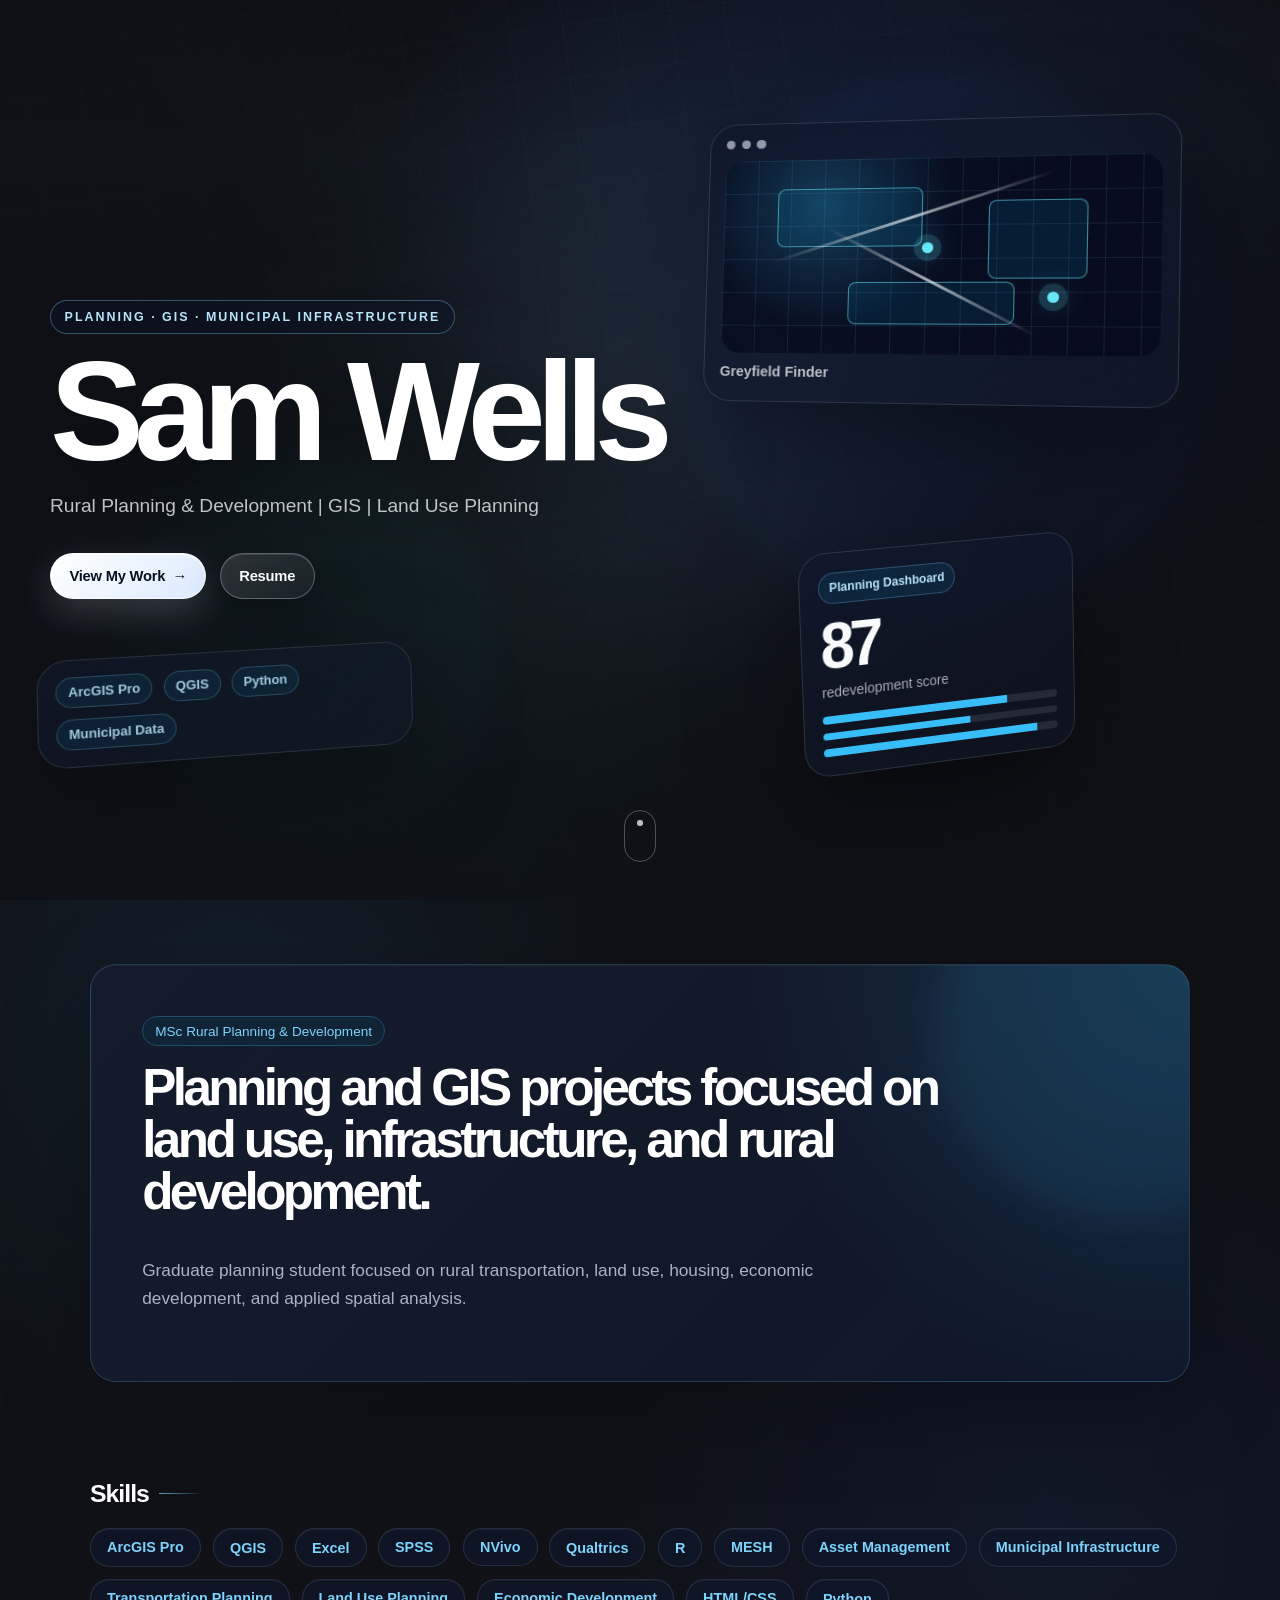
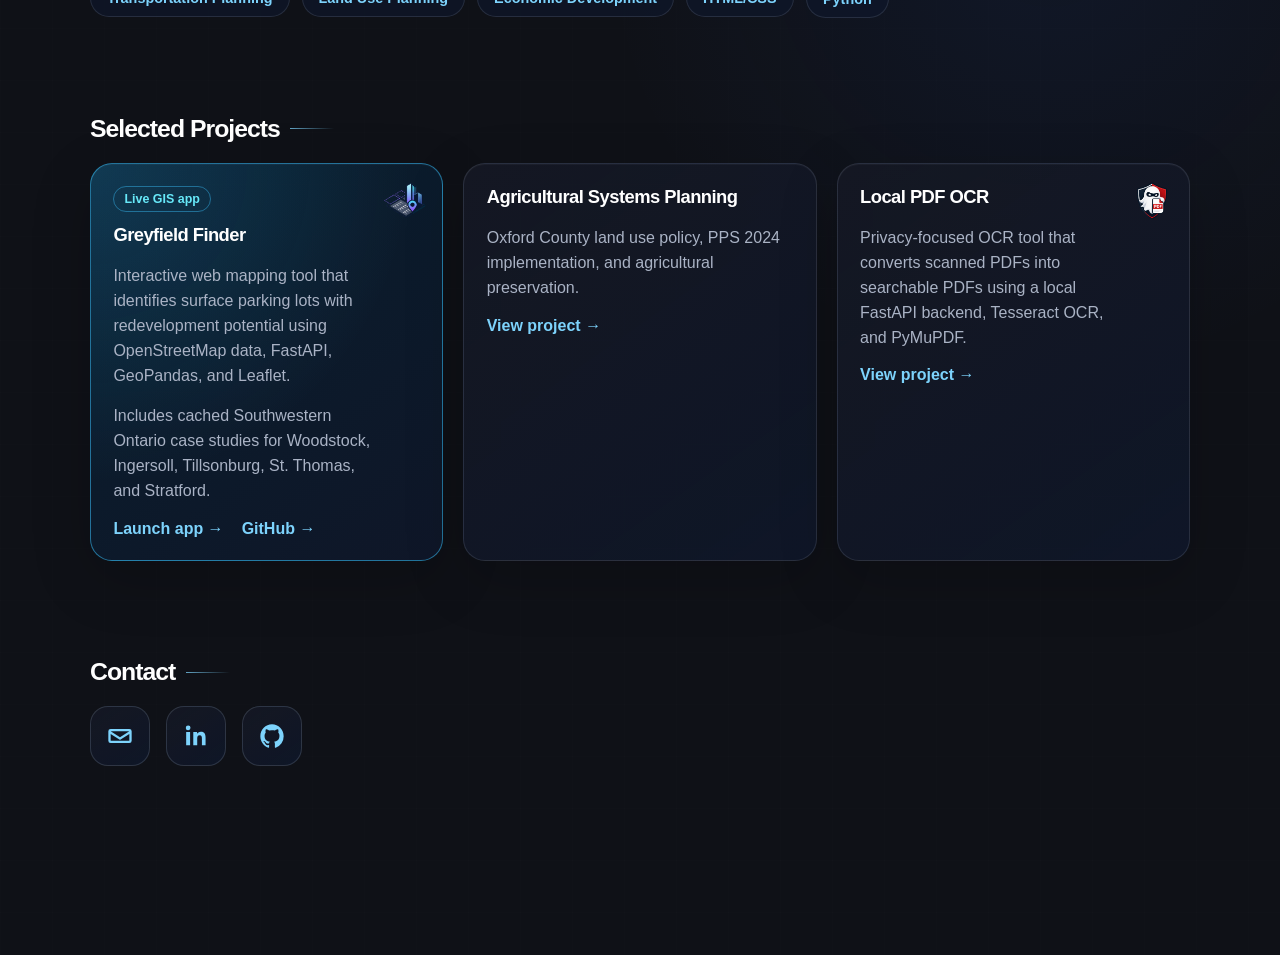
==== commit 8e39ab25: "Fix clean section navigation" ====
--- a/index.html
+++ b/index.html
@@ -203,65 +203,78 @@
   </div>
 
   <script>
-    if ("scrollRestoration" in history) {
-      history.scrollRestoration = "manual";
-    }
-
-    window.addEventListener("load", () => {
-      if (!window.location.hash) {
-        window.scrollTo(0, 0);
+  if ("scrollRestoration" in history) {
+    history.scrollRestoration = "manual";
+  }
+
+  const toggle = document.getElementById("theme-toggle");
+  const mainSite = document.getElementById("main-site");
+  const landing = document.querySelector(".landing");
+
+  window.addEventListener("load", () => {
+    const savedTarget = sessionStorage.getItem("scrollTarget");
+
+    if (savedTarget) {
+      sessionStorage.removeItem("scrollTarget");
+
+      const target = document.getElementById(savedTarget);
+
+      if (target) {
+        setTimeout(() => {
+          target.scrollIntoView({ behavior: "smooth" });
+          history.replaceState(null, "", "/");
+        }, 100);
+      }
+
+      return;
+    }
+
+    if (!window.location.hash) {
+      window.scrollTo(0, 0);
+    }
+  });
+
+  toggle.addEventListener("click", () => {
+    document.body.classList.toggle("light-mode");
+
+    if (document.body.classList.contains("light-mode")) {
+      toggle.textContent = "🌙";
+    } else {
+      toggle.textContent = "☀️";
+    }
+  });
+
+  window.addEventListener("scroll", () => {
+    const triggerPoint = mainSite.offsetTop - 100;
+
+    if (window.scrollY > triggerPoint) {
+      toggle.classList.add("show");
+    } else {
+      toggle.classList.remove("show");
+    }
+  });
+
+  if (landing) {
+    landing.addEventListener("pointermove", (event) => {
+      const rect = landing.getBoundingClientRect();
+      const x = ((event.clientX - rect.left) / rect.width) * 100;
+      const y = ((event.clientY - rect.top) / rect.height) * 100;
+
+      landing.style.setProperty("--mouse-x", `${x}%`);
+      landing.style.setProperty("--mouse-y", `${y}%`);
+    });
+  }
+
+  document.querySelectorAll("[data-scroll-clean]").forEach((link) => {
+    link.addEventListener("click", (event) => {
+      event.preventDefault();
+
+      const target = document.querySelector(link.getAttribute("href"));
+
+      if (target) {
+        target.scrollIntoView({ behavior: "smooth" });
+        history.replaceState(null, "", "/");
       }
     });
-
-    const toggle = document.getElementById("theme-toggle");
-    const mainSite = document.getElementById("main-site");
-    const landing = document.querySelector(".landing");
-
-    toggle.addEventListener("click", () => {
-      document.body.classList.toggle("light-mode");
-
-      if (document.body.classList.contains("light-mode")) {
-        toggle.textContent = "🌙";
-      } else {
-        toggle.textContent = "☀️";
-      }
-    });
-
-    window.addEventListener("scroll", () => {
-      const triggerPoint = mainSite.offsetTop - 100;
-
-      if (window.scrollY > triggerPoint) {
-        toggle.classList.add("show");
-      } else {
-        toggle.classList.remove("show");
-      }
-    });
-
-    if (landing) {
-      landing.addEventListener("pointermove", (event) => {
-        const rect = landing.getBoundingClientRect();
-        const x = ((event.clientX - rect.left) / rect.width) * 100;
-        const y = ((event.clientY - rect.top) / rect.height) * 100;
-
-        landing.style.setProperty("--mouse-x", `${x}%`);
-        landing.style.setProperty("--mouse-y", `${y}%`);
-      });
-    }
-
-    document.querySelectorAll("[data-scroll-clean]").forEach((link) => {
-      link.addEventListener("click", (event) => {
-        event.preventDefault();
-
-        const target = document.querySelector(link.getAttribute("href"));
-
-        if (target) {
-          target.scrollIntoView({ behavior: "smooth" });
-
-          const cleanPath = window.location.pathname.replace("index.html", "");
-          history.replaceState(null, "", cleanPath || "/");
-        }
-      });
-    });
-  </script>
-</body>
-</html>+  });
+</script>
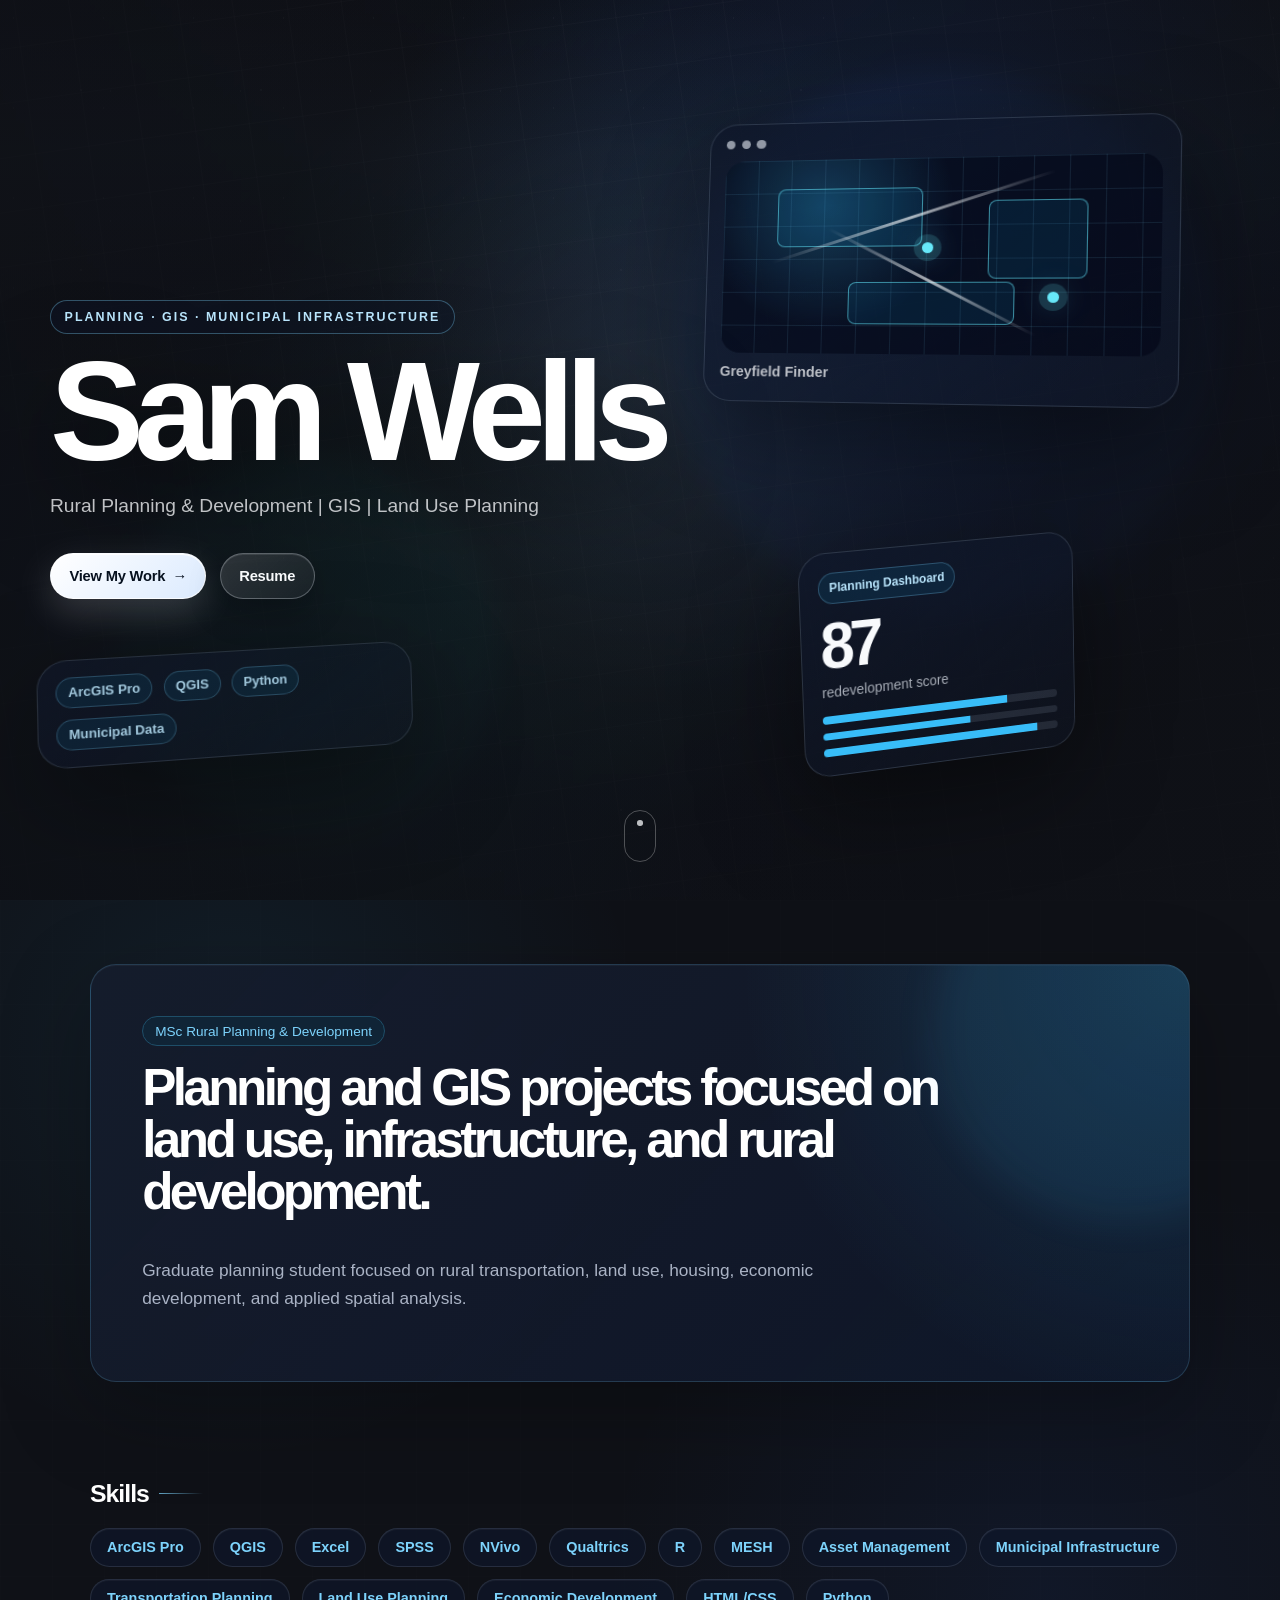
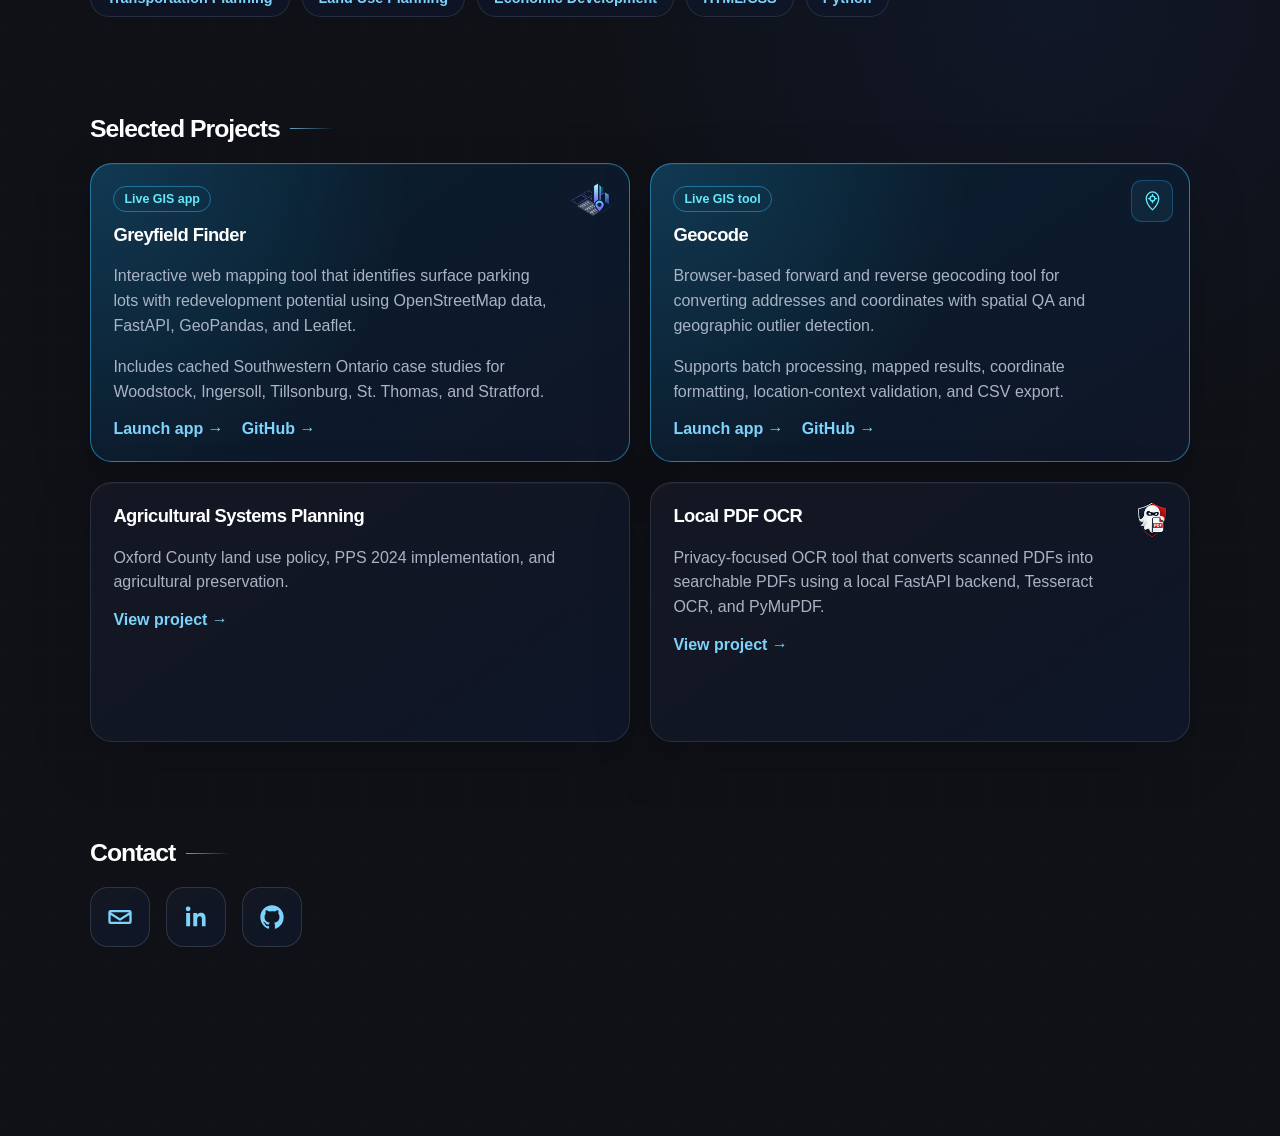
==== commit b54441c8: "changes" ====
--- a/index.html
+++ b/index.html
@@ -147,6 +147,58 @@
             </div>
           </article>
 
+          <article class="card project-card-logo featured-project geocode-project">
+
+  <div class="geocode-project-icon" aria-hidden="true">
+    <svg
+      viewBox="0 0 32 32"
+      fill="none"
+      stroke="currentColor"
+      stroke-width="1.7"
+      stroke-linecap="round"
+      stroke-linejoin="round"
+    >
+      <path
+        d="M16 28C16 28 24 20.8 24 13.5C24 8.8 20.4 5 16 5C11.6 5 8 8.8 8 13.5C8 20.8 16 28 16 28Z"
+      />
+      <circle cx="16" cy="13.5" r="3.1" />
+      <path d="M16 8.2V10" />
+      <path d="M16 17V18.8" />
+      <path d="M10.7 13.5H12.5" />
+      <path d="M19.5 13.5H21.3" />
+    </svg>
+  </div>
+
+  <span class="project-tag">Live GIS tool</span>
+
+  <h3>Geocode</h3>
+
+  <p>
+    Browser-based forward and reverse geocoding tool for converting
+    addresses and coordinates with spatial QA and geographic outlier detection.
+  </p>
+
+  <p>
+    Supports batch processing, mapped results, coordinate formatting,
+    location-context validation, and CSV export.
+  </p>
+
+  <div class="project-links">
+    <a href="/geocode/">
+      Launch app →
+    </a>
+
+    <a
+      href="https://github.com/DeltaEnergy/geocoder-backend"
+      target="_blank"
+      rel="noopener noreferrer"
+    >
+      GitHub →
+    </a>
+  </div>
+
+</article>
+
           <article class="card">
             <h3>Agricultural Systems Planning</h3>
             <p>
--- a/styles.css
+++ b/styles.css
@@ -2517,4 +2517,75 @@
 body.project-body .case-card .skill {
   padding: 0.55rem 0.8rem !important;
   font-size: 0.82rem !important;
+}
+/* =========================================================
+   PROJECT GRID — 2x2 FEATURED LAYOUT
+========================================================= */
+
+#projects .grid {
+  display: grid !important;
+  grid-template-columns: repeat(2, minmax(0, 1fr)) !important;
+  gap: 1.25rem !important;
+}
+
+
+/* =========================================================
+   GEOCODE PROJECT ICON
+========================================================= */
+
+.geocode-project {
+  position: relative;
+}
+
+.geocode-project-icon {
+  position: absolute;
+  top: 1rem;
+  right: 1rem;
+
+  width: 42px;
+  height: 42px;
+
+  display: grid;
+  place-items: center;
+
+  color: #67e8f9;
+
+  border: 1px solid rgba(56, 189, 248, 0.28);
+  border-radius: 11px;
+
+  background: rgba(56, 189, 248, 0.07);
+
+  transition:
+    transform 0.25s ease,
+    border-color 0.25s ease,
+    background 0.25s ease;
+}
+
+.geocode-project-icon svg {
+  width: 25px;
+  height: 25px;
+}
+
+.geocode-project:hover .geocode-project-icon {
+  transform: translateY(-3px);
+  border-color: rgba(56, 189, 248, 0.55);
+  background: rgba(56, 189, 248, 0.12);
+}
+
+
+/* Light mode */
+
+body.light-mode #main-site .geocode-project-icon {
+  color: #0284c7;
+  background: #f0f9ff;
+  border-color: #bae6fd;
+}
+
+
+/* Mobile */
+
+@media (max-width: 900px) {
+  #projects .grid {
+    grid-template-columns: 1fr !important;
+  }
 }
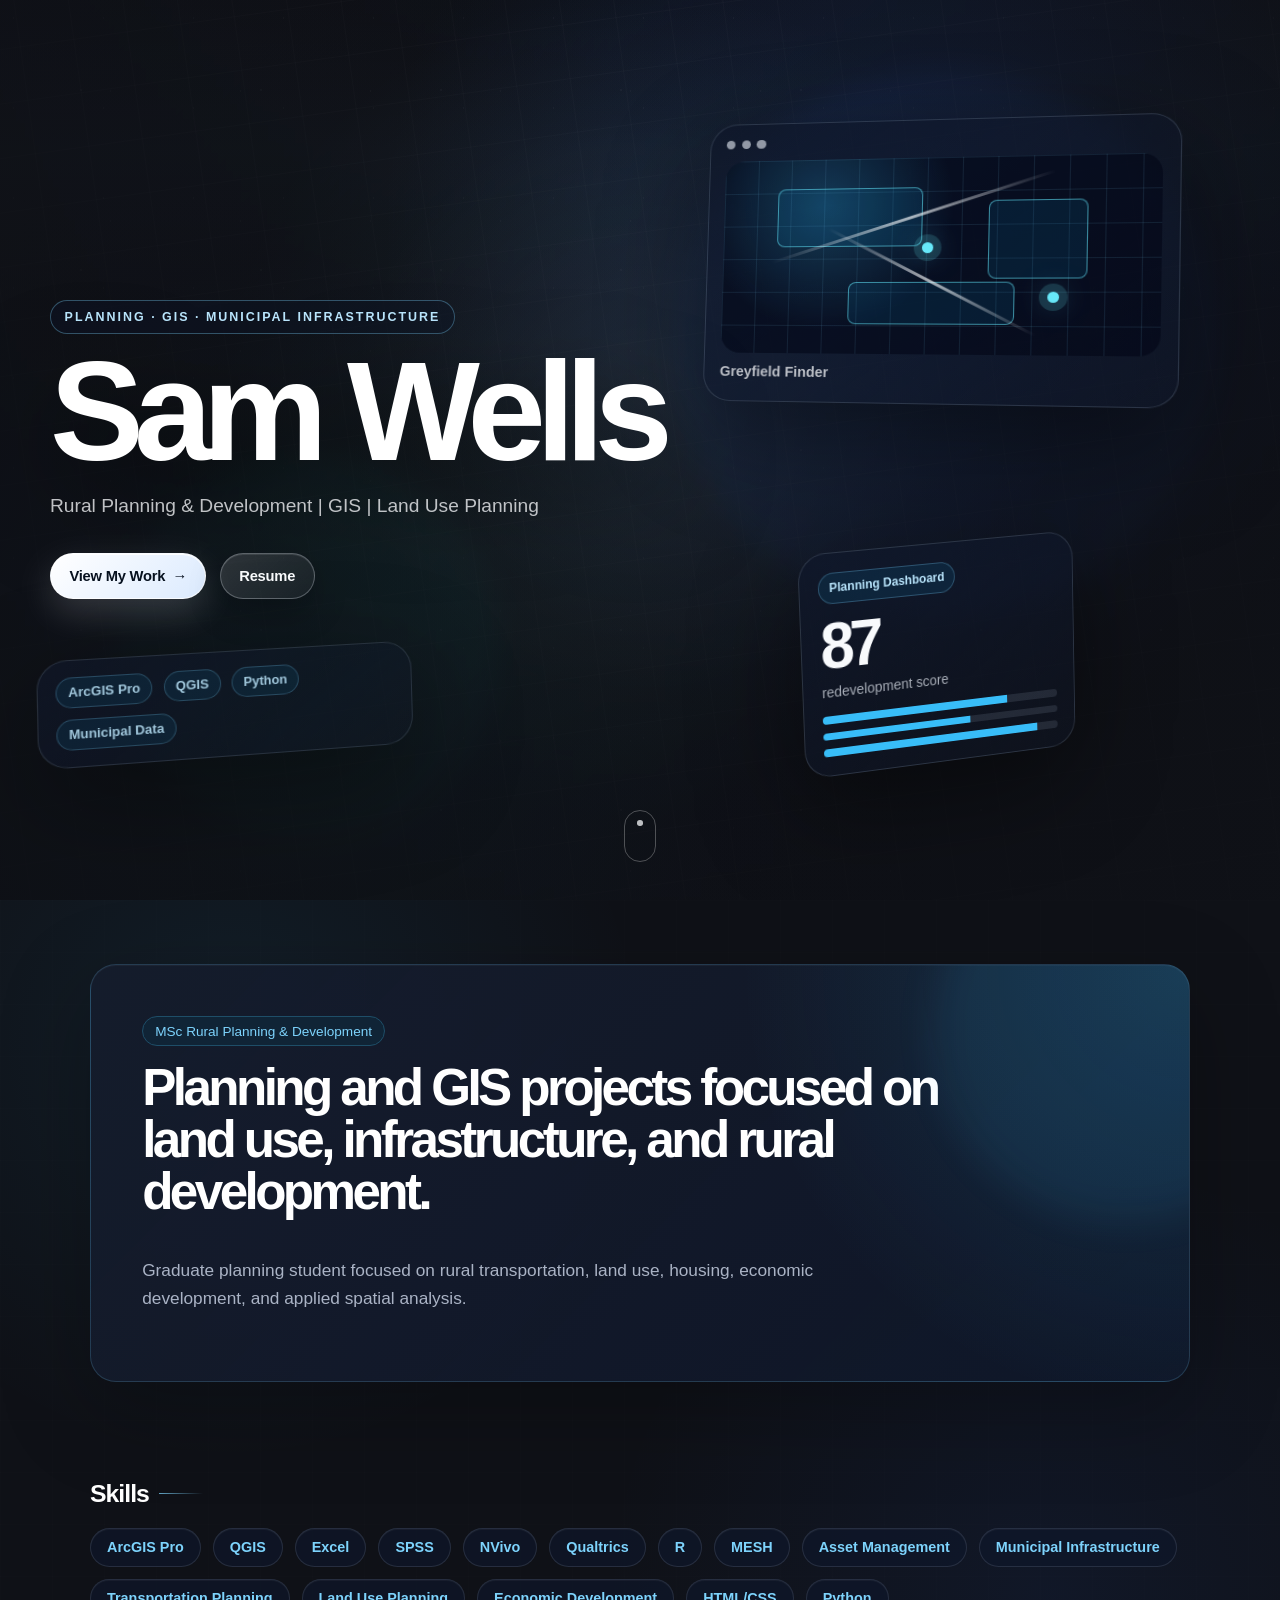
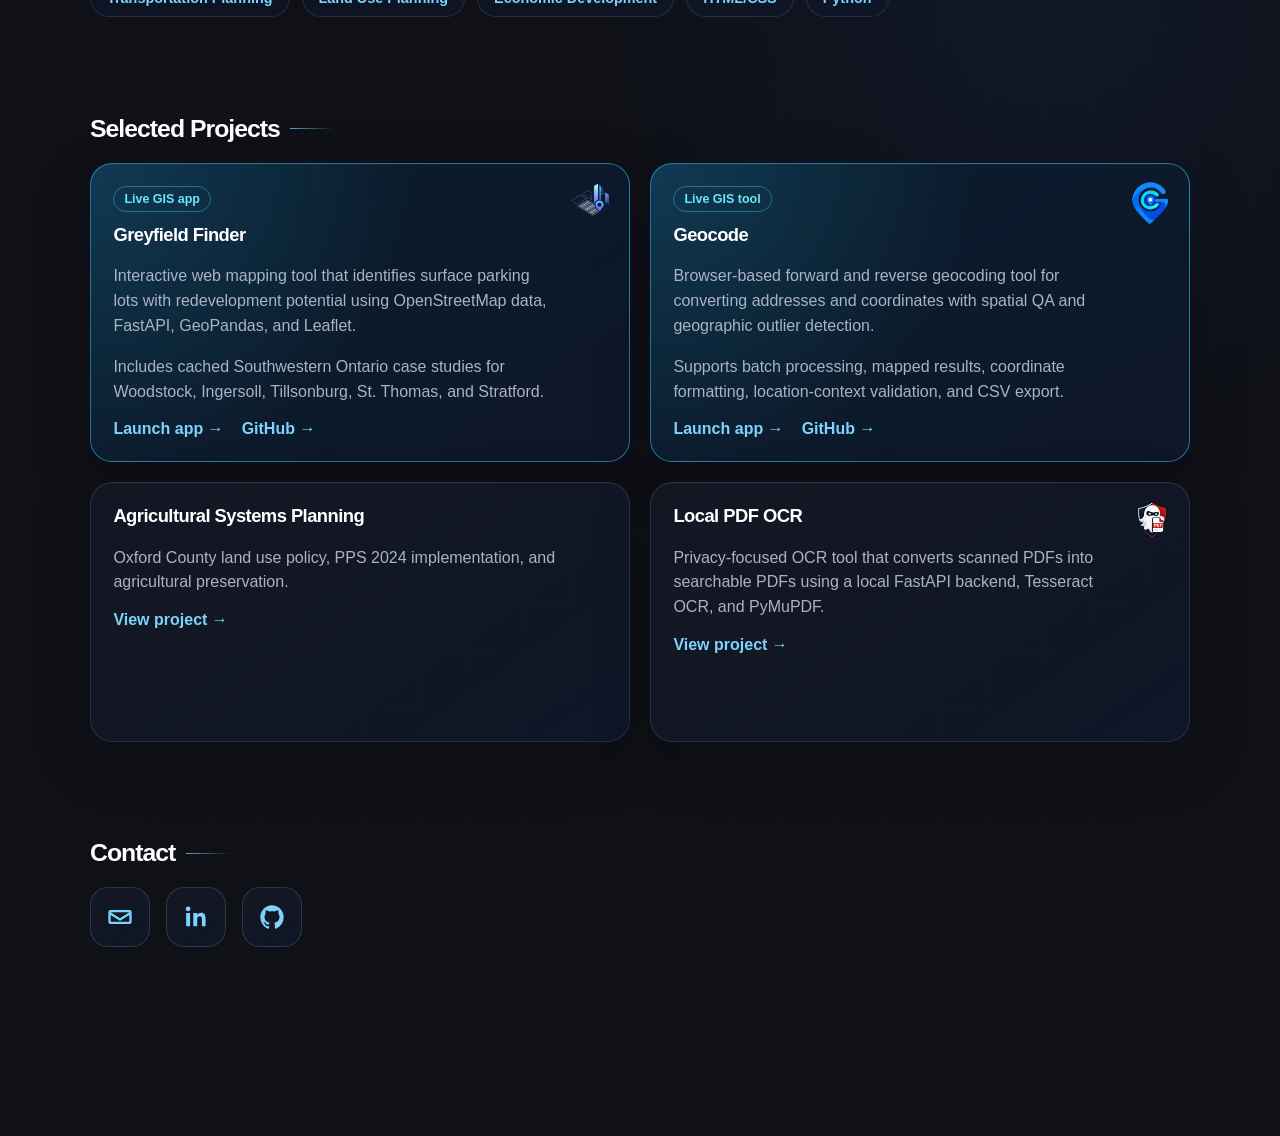
==== commit 3825996a: "Update Geocode project logo" ====
--- a/index.html
+++ b/index.html
@@ -147,29 +147,14 @@
             </div>
           </article>
 
-          <article class="card project-card-logo featured-project geocode-project">
-
-  <div class="geocode-project-icon" aria-hidden="true">
-    <svg
-      viewBox="0 0 32 32"
-      fill="none"
-      stroke="currentColor"
-      stroke-width="1.7"
-      stroke-linecap="round"
-      stroke-linejoin="round"
-    >
-      <path
-        d="M16 28C16 28 24 20.8 24 13.5C24 8.8 20.4 5 16 5C11.6 5 8 8.8 8 13.5C8 20.8 16 28 16 28Z"
-      />
-      <circle cx="16" cy="13.5" r="3.1" />
-      <path d="M16 8.2V10" />
-      <path d="M16 17V18.8" />
-      <path d="M10.7 13.5H12.5" />
-      <path d="M19.5 13.5H21.3" />
-    </svg>
-  </div>
-
-  <span class="project-tag">Live GIS tool</span>
+          <article class="card project-card-logo featured-project">
+            <img
+              src="images/geocode-logo.png"
+              alt="Geocode logo"
+              class="project-logo"
+            >
+
+<span class="project-tag">Live GIS tool</span>
 
   <h3>Geocode</h3>
 
--- a/styles.css
+++ b/styles.css
@@ -2588,4 +2588,10 @@
   #projects .grid {
     grid-template-columns: 1fr !important;
   }
-}+}
+/* Geocode project logo */
+#projects img[src="images/geocode-logo.png"] {
+  width: 46px;
+  height: 46px;
+  object-fit: contain;
+}
